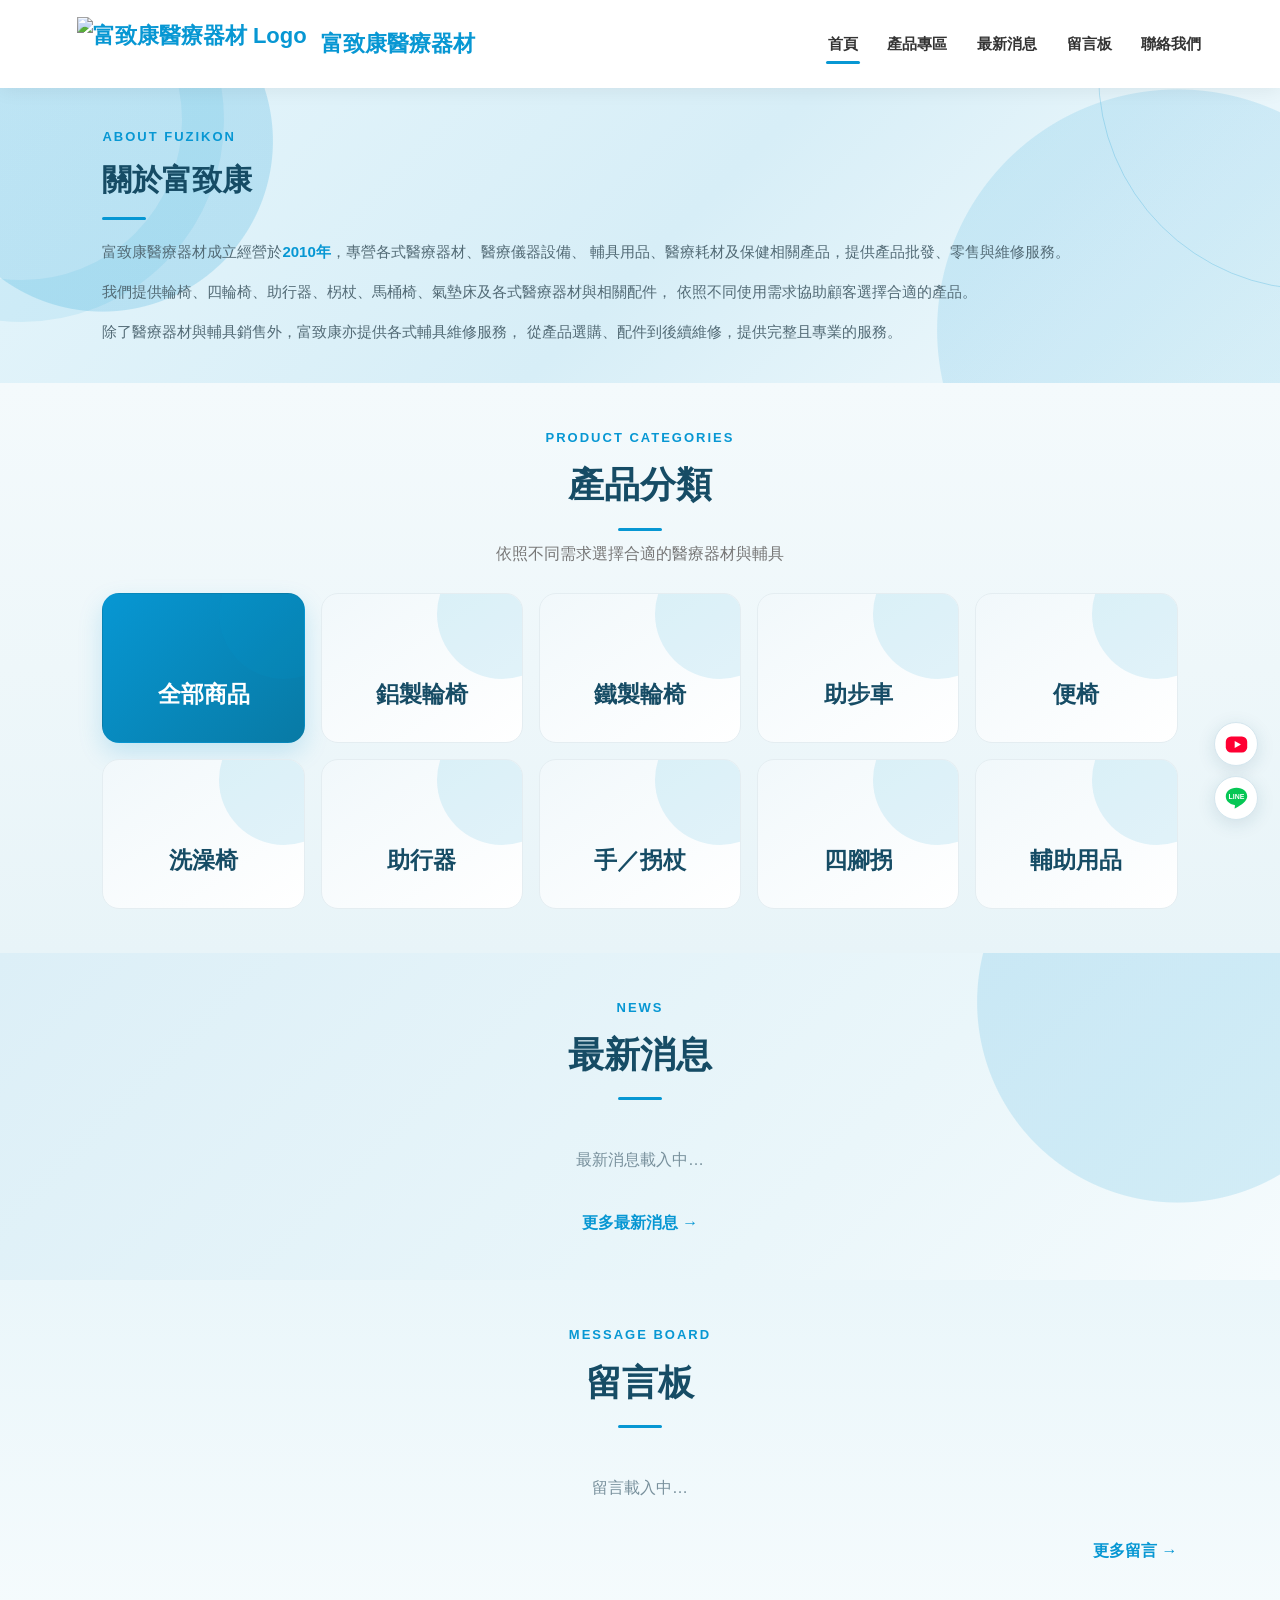
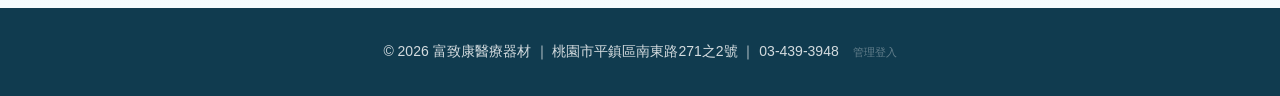
==== index.html @ 9ca30007 "Update index.html" ====
<!DOCTYPE html>
<html lang="zh-TW">

<head>
    <meta charset="UTF-8">

    <meta name="viewport" 
          content="width=device-width, initial-scale=1.0">

    <title>富致康醫療器材｜醫療器材・輔具用品・專業維修</title>

    <meta name="description"
          content="富致康醫療器材成立經營於2010年，專營醫療器材、醫療儀器設備、輪椅、助行器、柺杖、馬桶椅、氣墊床、醫療耗材、保健食品及各式輔具維修。">

     <!-- SEO -->
    <link rel="canonical" href="https://fuzikon.com.tw/">

    <meta name="robots" content="index, follow">

    <!-- Open Graph -->
    <meta property="og:type" content="website">
    <meta property="og:locale" content="zh_TW">
    <meta property="og:site_name" content="富致康醫療器材">
    <meta property="og:title" content="富致康醫療器材｜醫療器材・輔具用品・專業維修">
    <meta property="og:description" content="富致康醫療器材成立經營於2010年，專營醫療器材、醫療儀器設備、輪椅、助行器、柺杖、馬桶椅、氣墊床、醫療耗材、保健食品及各式輔具維修。">
    <meta property="og:url" content="https://fuzikon.com.tw/">

    <!-- 結構化資料：公司資訊 -->
    <script type="application/ld+json">
    {
      "@context": "https://schema.org",
      "@type": "LocalBusiness",
      "name": "富致康醫療器材",
      "url": "https://fuzikon.com.tw/",
      "telephone": "03-439-3948",
      "email": "fuzikon.co@gmail.com",
      "address": {
        "@type": "PostalAddress",
        "streetAddress": "南東路271之2號",
        "addressLocality": "平鎮區",
        "addressRegion": "桃園市",
        "addressCountry": "TW"
      },
      "description": "富致康醫療器材專營醫療器材、輪椅、助行器、拐杖及各式輔具，並提供專業維修服務。",
      "areaServed": {
        "@type": "Country",
        "name": "Taiwan"
      }
    }
    </script>

    <style>

        * {
            box-sizing: border-box;
            margin: 0;
            padding: 0;
        }

        html {
            scroll-behavior: smooth;
        }

        body {
            font-family:
                "Microsoft JhengHei",
                "Noto Sans TC",
                Arial,
                sans-serif;

            background: #ffffff;
            color: #333;
            line-height: 1.7;
        }

        a {
            text-decoration: none;
        }

        /* =========================
           HEADER
        ========================= */

        header {
            min-height: 82px;
            padding: 12px 7%;

            display: flex;
            justify-content: space-between;
            align-items: center;

            position: sticky;
            top: 0;
            z-index: 1000;

            background: rgba(255,255,255,0.97);

            box-shadow:
                0 3px 18px rgba(0,0,0,0.06);
        }

        .logo {
            display: flex;
            align-items: center;
            gap: 14px;

            color: #0797d3;

            font-size: 22px;
            font-weight: 800;

            white-space: nowrap;
        }

        .logo img {
            height: 54px;
            width: auto;
            display: block;
        }

        nav {
            display: flex;
            align-items: center;
            gap: 26px;
        }

        nav a {
            color: #333;

            font-size: 15px;
            font-weight: 600;

            transition: 0.25s;
        }

        nav a:hover {
            color: #0797d3;
        }

        .nav-product {
            padding: 9px 18px;

            color: white !important;
            background: #0797d3;

            border-radius: 7px;
        }

        .nav-product:hover {
            background: #087ead;
        }

        /* =========================
           HERO
        ========================= */

        .hero {
            min-height: 610px;

            padding: 70px 8%;

            display: flex;
            align-items: center;

            color: white;

            background:
                linear-gradient(
                    90deg,
                    rgba(5,57,83,0.94) 0%,
                    rgba(4,92,132,0.82) 48%,
                    rgba(4,94,133,0.42) 100%
                ),
                url("https://images.unsplash.com/photo-1576091160399-112ba8d25d1d?auto=format&fit=crop&w=1800&q=85");

            background-size: cover;
            background-position: center;
        }

        .hero-content {
            max-width: 760px;
        }

        .hero-small {
            display: inline-block;

            padding: 7px 16px;
            margin-bottom: 20px;

            border:
                1px solid rgba(255,255,255,0.55);

            border-radius: 30px;

            background:
                rgba(255,255,255,0.08);

            font-size: 14px;

            letter-spacing: 1px;
        }

        .hero h1 {
            font-size: 54px;
            line-height: 1.2;

            margin-bottom: 15px;
        }

        .hero h2 {
            font-size: 26px;
            font-weight: 500;

            margin-bottom: 18px;
        }

        .hero p {
            max-width: 680px;

            margin-bottom: 32px;

            color:
                rgba(255,255,255,0.92);

            font-size: 18px;
        }

        .hero-buttons {
            display: flex;
            gap: 14px;
            flex-wrap: wrap;
        }

        .btn-white {
            display: inline-block;

            padding: 13px 28px;

            color: #087ead;
            background: white;

            border-radius: 7px;

            font-weight: 700;

            transition: 0.25s;
        }

        .btn-white:hover {
            transform: translateY(-2px);
        }

        .btn-outline {
            display: inline-block;

            padding: 12px 27px;

            color: white;

            border: 1px solid white;

            border-radius: 7px;

            font-weight: 700;

            transition: 0.25s;
        }

        .btn-outline:hover {
            color: #087ead;
            background: white;
        }

        /* =========================
           GENERAL
        ========================= */

        section {
            padding: 90px 8%;
        }

        .section-title {
            max-width: 750px;

            margin: 0 auto 48px;

            text-align: center;
        }

        .section-title span {
            display: block;

            margin-bottom: 5px;

            color: #0797d3;

            font-size: 13px;
            font-weight: 800;

            letter-spacing: 2px;
        }

        .section-title h2 {
            margin-bottom: 9px;

            color: #164c65;

            font-size: 36px;
        }

        .section-title p {
            color: #777;
        }

        /* =========================
           ABOUT
        ========================= */

        .about {
            position: relative;
            overflow: hidden;
            background: linear-gradient(135deg, #e4f4fa 0%, #d9eef7 55%, #eef8fb 100%);
        }

        .about::before {
            content: "";
            position: absolute;
            width: 320px;
            height: 320px;
            right: -150px;
            top: -170px;
            border: 1px solid rgba(7,151,211,.16);
            border-radius: 50%;
            pointer-events: none;
        }

        .about-container {
            position: relative;
            z-index: 1;
            max-width: 1100px;
            margin: auto;
        }

        .about-heading {
            max-width: 760px;
            margin: 0 auto 34px;
            text-align: center;
        }

        .about-heading span {
            display: block;
            margin-bottom: 6px;
            color: #0797d3;
            font-size: 13px;
            font-weight: 800;
            letter-spacing: 2px;
        }

        .about-heading h2 {
            color: #164c65;
            font-size: 36px;
            font-weight: 800;
        }

        .about-text {
            max-width: 900px;
            margin: 0 auto;
        }

        .about-text p {
            margin-bottom: 16px;
            color: #536b76;
            font-size: 17px;
            line-height: 1.9;
        }

        .about-text strong {
            color: #087ead;
            font-weight: 800;
        }

        .about-highlights {
            max-width: 900px;
            margin: 38px auto 0;
            display: grid;
            grid-template-columns: repeat(3, minmax(0,1fr));
            gap: 16px;
        }

        .about-highlight {
            padding: 22px 24px;
            border-top: 3px solid #0797d3;
            background: rgba(255,255,255,.72);
            box-shadow: 0 8px 24px rgba(18,73,96,.06);
            backdrop-filter: blur(5px);
        }

        .about-highlight strong {
            display: block;
            margin-bottom: 4px;
            color: #164c65;
            font-size: 22px;
            font-weight: 800;
        }

        .about-highlight span {
            color: #6b818b;
            font-size: 14px;
        }

        @media (max-width: 700px) {
            .about-heading h2 { font-size: 31px; }
            .about-text p { font-size: 16px; }
            .about-highlights { grid-template-columns: 1fr; gap: 12px; }
            .about-highlight { padding: 18px 20px; }
            .about::before { width: 220px; height: 220px; right: -130px; top: -120px; }
        }

        /* =========================
           SERVICES
        ========================= */

        .services {
            background: #f5f9fb;
        }

        .service-grid {
            max-width: 1200px;

            margin: auto;

            display: grid;

            grid-template-columns:
                repeat(5, 1fr);

            gap: 18px;
        }

        .service-card {
            padding: 30px 17px;

            background: white;

            border:
                1px solid #e8eef1;

            border-radius: 15px;

            text-align: center;

            transition: 0.25s;
        }

        .service-card:hover {
            transform: translateY(-6px);

            border-color: #bfe5f5;

            box-shadow:
                0 12px 30px rgba(0,0,0,0.08);
        }

        .service-card h3 {
            margin-bottom: 5px;

            color: #176182;

            font-size: 18px;
        }

        .service-card p {
            color: #777;

            font-size: 14px;
        }

        /* =========================
           PRODUCT CATEGORY
        ========================= */

        .categories {
            background: white;
        }

        .category-grid {
            max-width: 1100px;

            margin: auto;

            display: grid;

            grid-template-columns:
                repeat(3, 1fr);

            gap: 20px;
        }

        .category-card {
            min-height: 190px;

            padding: 28px;

            position: relative;
            overflow: hidden;

            display: flex;
            flex-direction: column;
            justify-content: flex-end;

            color: #333;

            border:
                1px solid #e4edf1;

            border-radius: 17px;

            background:
                linear-gradient(
                    145deg,
                    #f1f8fb,
                    #ffffff
                );

            transition: 0.3s;
        }

        .category-card::before {
            content: "";

            position: absolute;

            width: 130px;
            height: 130px;

            right: -45px;
            top: -45px;

            border-radius: 50%;

            background:
                rgba(7,151,211,0.11);
        }

        .category-card:hover {
            transform: translateY(-6px);

            box-shadow:
                0 15px 35px rgba(0,0,0,0.08);
        }

        .category-card h3 {
            position: relative;

            margin-bottom: 3px;

            color: #164c65;

            font-size: 23px;
        }

        .category-card p {
            position: relative;

            color: #777;

            font-size: 14px;
        }

        /* =========================
           REPAIR
        ========================= */

        .repair {
            color: white;

            background:
                linear-gradient(
                    135deg,
                    #164c65,
                    #086f9c
                );
        }

        .repair-container {
            max-width: 1000px;

            margin: auto;

            display: grid;

            grid-template-columns:
                1fr auto;

            gap: 45px;

            align-items: center;
        }

        .repair h2 {
            margin-bottom: 10px;

            font-size: 34px;
        }

        .repair p {
            max-width: 650px;

            color:
                rgba(255,255,255,0.85);

            font-size: 17px;
        }

        .repair a {
            display: inline-block;

            padding: 13px 25px;

            color: #087ead;
            background: white;

            border-radius: 7px;

            font-weight: 700;
        }

        /* =========================
           CONTACT
        ========================= */

        .contact {
            background: white;
        }

        .contact-container {
            max-width: 1200px;

            margin: auto;

            display: grid;

            grid-template-columns:
                0.9fr 1.1fr;

            gap: 35px;
        }

        .contact-info {
            padding: 38px;

            color: white;

            border-radius: 18px;

            background:
                linear-gradient(
                    145deg,
                    #075c83,
                    #079bd8
                );
        }

        .contact-info h3 {
            margin-bottom: 8px;

            font-size: 28px;
        }

        .contact-intro {
            margin-bottom: 27px;

            color:
                rgba(255,255,255,0.85);
        }

        .contact-item {
            margin-bottom: 20px;
        }

        .contact-label {
            display: block;

            color:
                rgba(255,255,255,0.7);

            font-size: 13px;
        }

        .contact-value {
            color: white;

            font-size: 17px;
            font-weight: 600;
        }

        .contact-value a {
            color: white;
        }

        .contact-buttons {
            display: flex;

            gap: 10px;

            flex-wrap: wrap;

            margin-top: 27px;
        }

        .contact-buttons a {
            padding: 10px 16px;

            color: #087ead;
            background: white;

            border-radius: 6px;

            font-size: 14px;
            font-weight: 700;
        }

        .map-box {
            min-height: 510px;

            overflow: hidden;

            border:
                1px solid #e1e7ea;

            border-radius: 18px;
        }

        .map-box iframe {
            width: 100%;
            height: 100%;
            min-height: 510px;

            border: 0;
        }

        /* =========================
           FOOTER
        ========================= */

        footer {
            padding: 32px 8%;

            color:
                rgba(255,255,255,0.82);

            background: #103b4f;

            text-align: center;

            font-size: 14px;
        }

        /* =========================
           RWD
        ========================= */

        @media (max-width: 1100px) {

            .service-grid {
                grid-template-columns:
                    repeat(3, 1fr);
            }

            .category-grid {
                grid-template-columns:
                    repeat(2, 1fr);
            }

            .featured-grid {
                grid-template-columns:
                    repeat(2, 1fr);
            }

        }

        @media (max-width: 850px) {

            header {
                flex-direction: column;

                gap: 12px;
            }

            nav {
                justify-content: center;

                flex-wrap: wrap;

                gap: 14px;
            }

            .hero h1 {
                font-size: 42px;
            }

            .about-container {
                grid-template-columns: 1fr;
            }

            .about-year {
                min-height: 240px;
            }

            .repair-container {
                grid-template-columns: 1fr;
            }

            .contact-container {
                grid-template-columns: 1fr;
            }

        }

        @media (max-width: 600px) {

            .logo {
                font-size: 19px;
            }

            .logo img {
                height: 44px;
            }

            nav a {
                font-size: 13px;
            }

            .hero {
                min-height: 540px;

                padding:
                    65px 6%;
            }

            .hero h1 {
                font-size: 35px;
            }

            .hero h2 {
                font-size: 21px;
            }

            section {
                padding:
                    70px 6%;
            }

            .section-title h2 {
                font-size: 30px;
            }

            .service-grid {
                grid-template-columns:
                    repeat(2, 1fr);
            }

            .category-grid {
                grid-template-columns: 1fr;
            }

            .featured-grid {
                grid-template-columns: 1fr;
            }

            .featured-image {
                height: 320px;
            }

        }

    
        /* 導覽列藍色滑動選取框 */
        nav {
            position: relative;
        }

        nav a {
            position: relative;
            z-index: 2;
            transition: color 0.25s ease;
        }

        .nav-indicator {
            position: absolute;
            z-index: 1;
            top: 50%;
            left: 0;
            width: 92px;
            height: 54px;
            border-radius: 10px;
            background: #0797d3;
            transform: translate3d(0, -50%, 0);
            transition: transform .32s ease;
            will-change: transform;
            pointer-events: none;
        }

        nav a.nav-current {
            color: #ffffff !important;
        }

        @media (max-width: 750px) {
            .nav-indicator {
                display: none;
            }

            nav a.nav-current {
                color: #0797d3 !important;
            }
        }

    
        .admin-login-link {
            margin-left: 10px;
            color: rgba(255,255,255,0.34);
            font-size: 11px;
            font-weight: 400;
            transition: 0.25s;
        }

        .admin-login-link:hover {
            color: rgba(255,255,255,0.72);
        }

    
        /* 富致康首頁精簡響應式版 */
        html{scroll-padding-top:96px}
        header{min-height:88px;padding:12px clamp(24px,6vw,100px);gap:28px}
        .logo{min-width:0;flex:0 1 auto}
        .logo img{flex:0 0 auto}
        .logo span{white-space:nowrap}
        header nav{margin-left:auto;flex:0 1 auto;min-width:0;gap:clamp(14px,2vw,42px);white-space:nowrap}
        header nav a{flex:0 0 auto}
        #home{height:0;scroll-margin-top:88px}

        .category-grid{grid-template-columns:repeat(5,minmax(0,1fr));gap:22px}
        .category-card{min-height:150px;display:flex;align-items:center;padding:28px 34px}
        .category-card h3{margin:0}
        .category-card p{display:none!important}

        @media(max-width:1180px){
          header{padding-left:32px;padding-right:32px;gap:20px}
          .logo img{width:112px}
          .logo span{font-size:20px}
          header nav{gap:12px}
          header nav a{font-size:14px}
          .nav-indicator{width:82px!important;height:50px!important}
          .category-grid{grid-template-columns:repeat(3,minmax(0,1fr))}
        }
        @media(max-width:900px){
          header{height:auto;min-height:0;padding:12px 5% 10px;flex-direction:column;align-items:center;gap:8px}
          .logo{justify-content:center}
          .logo img{width:105px}
          .logo span{font-size:19px}
          header nav{width:100%;margin-left:0;justify-content:center;gap:8px}
          header nav a{padding:10px 12px;font-size:14px}
          .nav-indicator{height:44px!important}
          html{scroll-padding-top:135px}
        }
        @media(max-width:700px){
          header{align-items:stretch}
          .logo{align-self:center}
          .logo span{font-size:18px}
          header nav{overflow-x:auto;justify-content:flex-start;padding:3px 2px 5px;scrollbar-width:none}
          header nav::-webkit-scrollbar{display:none}
          .nav-indicator{display:none!important}
          header nav a.nav-current{color:#0797d3!important;background:#eef8fc;border-radius:8px}
          .category-grid{grid-template-columns:repeat(2,minmax(0,1fr));gap:14px}
          .category-card{min-height:112px;padding:22px 20px}
        }
        @media(max-width:430px){
          .logo img{width:90px}
          .logo span{font-size:16px}
          .category-grid{grid-template-columns:1fr}
        }


        /* ===== 導覽列最終版：只用文字變色 ===== */
        header nav a {
            color: #333 !important;
            background: transparent !important;
            border-radius: 0 !important;
            transition: color .22s ease !important;
        }

        header nav a:hover,
        header nav a.nav-current {
            color: #0797d3 !important;
            background: transparent !important;
        }

        .nav-indicator {
            display: none !important;
        }


        /* ===== 首頁分類：凸顯「全部商品」 ===== */
        .category-card.all-products-card {
            background: linear-gradient(135deg, #0797d3, #087aa5) !important;
            border-color: transparent !important;
            box-shadow: 0 10px 24px rgba(7, 151, 211, .18);
        }

        .category-card.all-products-card h3 {
            color: #fff !important;
        }

        .category-card.all-products-card::after {
            background: rgba(255,255,255,.13) !important;
        }

        .category-card.all-products-card:hover {
            transform: translateY(-4px);
            background: linear-gradient(135deg, #078bc2, #066f97) !important;
            box-shadow: 0 14px 28px rgba(7, 151, 211, .24);
        }

.news-section,.guestbook-section{padding:76px 8%}.news-section{background:#f7fafb}.news-list{max-width:1120px;margin:34px auto 0}.news-card{padding:24px;background:#fff;border:1px solid #e2ebef;border-radius:14px;box-shadow:0 8px 24px rgba(18,73,96,.06)}.news-date{margin-bottom:10px;color:#0797d3;font-size:13px;font-weight:800}.news-card h3{margin:0 0 10px;color:#17465c}.news-card p,.guestbook-info p{color:#687d87;line-height:1.8}.guestbook-wrap{max-width:1000px;margin:34px auto 0;display:grid;grid-template-columns:1.45fr .75fr;gap:24px}.guestbook-form,.guestbook-info{padding:28px;border:1px solid #e1eaee;border-radius:14px;background:#f9fbfc}.guestbook-form label{display:block;margin-bottom:18px;color:#17465c;font-weight:800}.guestbook-form input,.guestbook-form textarea{display:block;width:100%;margin-top:8px;padding:13px 14px;border:1px solid #cfdee5;border-radius:9px;background:#fff;font:inherit}.guestbook-form textarea{min-height:150px;resize:vertical}.guestbook-form button{border:0;border-radius:8px;padding:12px 22px;background:#0797d3;color:#fff;font-weight:800;cursor:pointer}.guestbook-info a{display:inline-block;padding:10px 16px;border-radius:8px;background:#e8f7fc;color:#0797d3;font-weight:800}#guestbookStatus{min-height:24px;margin-top:12px;color:#176182;font-size:14px}@media(max-width:900px){.guestbook-wrap{grid-template-columns:1fr}}
.home-message-list{max-width:1120px;margin:34px auto 0;display:grid;grid-template-columns:repeat(3,minmax(0,1fr));gap:18px}
.message-card{padding:22px;border:1px solid #e1eaee;border-radius:14px;background:#fff;box-shadow:0 7px 20px rgba(18,73,96,.05)}
.message-meta{display:flex;justify-content:space-between;gap:10px;margin-bottom:10px;color:#78909c;font-size:13px}
.message-name{color:#17465c;font-weight:800}
.message-text{color:#536b76;line-height:1.8;white-space:pre-wrap}
.message-reply{margin-top:16px;padding:14px 16px;border-radius:10px;background:#eef8fc;color:#46636f;line-height:1.75}
.message-reply strong{display:block;margin-bottom:5px;color:#0797d3}
.more-messages{max-width:1120px;margin:20px auto 0;text-align:right}
.more-messages a{color:#0797d3;font-weight:800}
.message-loading{grid-column:1/-1;text-align:center;color:#78909c;padding:20px}
@media(max-width:900px){.home-message-list{grid-template-columns:1fr}}

/* ===== 最新消息圖片 + 留言防破版 ===== */
.news-card{overflow:hidden}
.news-card.has-image{display:grid;grid-template-columns:minmax(220px,34%) minmax(0,1fr);gap:24px;align-items:stretch}
.news-card-image{min-width:0;border-radius:10px;overflow:hidden;background:#f4f8fa}
.news-card-image img{display:block;width:100%;height:100%;min-height:190px;max-height:280px;object-fit:cover}
.news-card-body{min-width:0}
.news-card h3,.news-card p,.message-card,.message-meta,.message-text,.message-reply{min-width:0;max-width:100%;overflow-wrap:anywhere;word-break:break-word}
.message-card{overflow:hidden}
.message-text,.message-reply{white-space:pre-wrap}
@media(max-width:700px){
  .news-card.has-image{grid-template-columns:1fr}
  .news-card-image img{height:210px;min-height:0;max-height:none}
}


/* ===== 全站共用固定導覽列 ===== */
html{scroll-padding-top:96px}
body{overflow-x:hidden}
header.site-header{
  min-height:88px;
  padding:12px clamp(24px,6vw,100px);
  display:flex;
  align-items:center;
  justify-content:space-between;
  gap:28px;
  position:sticky;
  top:0;
  z-index:5000;
  background:rgba(255,255,255,.97);
  box-shadow:0 3px 18px rgba(0,0,0,.06);
  backdrop-filter:blur(10px);
}
.site-header .logo{
  display:flex;
  align-items:center;
  gap:14px;
  min-width:0;
  flex:0 1 auto;
  color:#0797d3;
  font-size:22px;
  font-weight:800;
  white-space:nowrap;
}
.site-header .logo img{
  height:54px;
  width:auto;
  display:block;
  flex:0 0 auto;
}
.site-header nav{
  margin-left:auto;
  display:flex;
  align-items:center;
  gap:clamp(14px,2vw,42px);
  min-width:0;
  white-space:nowrap;
}
.site-header nav a{
  position:relative;
  padding:10px 2px;
  color:#333;
  font-size:15px;
  font-weight:600;
  transition:.2s ease;
}
.site-header nav a:hover,
.site-header nav a.active{
  color:#0797d3;
}
.site-header nav a.active::after{
  content:"";
  position:absolute;
  left:0;
  right:0;
  bottom:3px;
  height:3px;
  border-radius:3px;
  background:#0797d3;
}
@media(max-width:900px){
  header.site-header{
    min-height:auto;
    padding:10px 18px;
    gap:14px;
    flex-wrap:wrap;
  }
  .site-header .logo{font-size:18px}
  .site-header .logo img{height:46px}
  .site-header nav{
    order:2;
    width:100%;
    margin-left:0;
    gap:20px;
    overflow-x:auto;
    scrollbar-width:none;
    padding-bottom:2px;
  }
  .site-header nav::-webkit-scrollbar{display:none}
  .site-header nav a{font-size:14px;flex:0 0 auto}
}
@media(max-width:520px){
  header.site-header{padding:9px 14px}
  .site-header .logo{font-size:16px;gap:9px}
  .site-header .logo img{height:42px}
}

/* 首頁最新消息只顯示近期消息，完整列表請到 news.html */
.more-news{text-align:center;margin-top:24px}
.more-news a{display:inline-block;color:#0797d3;font-weight:800}


        /* ===== 首頁背景層次 ===== */
        body { background: #edf6fa; }
        .categories { background: linear-gradient(180deg, #f4fafc 0%, #e8f4f8 100%); }
        .news-section { background: radial-gradient(circle at 92% 15%, rgba(7,151,211,.14) 0 200px, transparent 201px), linear-gradient(135deg, #dceff7 0%, #eaf6fa 65%, #f5fbfd 100%); }
        .guestbook-section { background: linear-gradient(180deg, #eaf6fa 0%, #f5fbfd 100%); }
        .contact { background: #e3f0f5; }


/* ===== 首頁 YouTube 影片展示 ===== */
.home-video-section{background:linear-gradient(180deg,#f5fbfd,#e7f3f8);padding:76px 8%}
.home-video-layout{max-width:1120px;margin:auto;display:grid;grid-template-columns:1fr 1.15fr;gap:46px;align-items:center}
.home-video-copy{min-width:0}
.home-video-copy h2{font-size:28px;color:#164c65;margin-bottom:16px;overflow-wrap:anywhere}
.home-video-copy p{color:#536b76;font-size:16px;line-height:1.9;white-space:pre-line;overflow-wrap:anywhere}
.home-video-frame{aspect-ratio:16/9;border-radius:14px;overflow:hidden;background:#dbeaf0;box-shadow:0 12px 32px rgba(18,73,96,.10)}
.home-video-frame iframe{width:100%;height:100%;border:0;display:block}
.home-video-empty{color:#78909c;text-align:center;padding:32px}
@media(max-width:800px){.home-video-layout{grid-template-columns:1fr;gap:24px}.home-video-copy h2{font-size:24px}}
    </style>


<style>
/* ===== 關於富致康：恢復原本藍色背景，移除資訊卡 ===== */
.about{
  position:relative;
  overflow:hidden;
  background:
    radial-gradient(circle at 8% 18%, rgba(7,151,211,.18) 0 170px, transparent 171px),
    radial-gradient(circle at 92% 82%, rgba(7,151,211,.13) 0 240px, transparent 241px),
    linear-gradient(135deg,#e5f5fb 0%,#d7eef7 52%,#f5fbfd 100%) !important;
}
.about::before{
  content:"";
  position:absolute;
  width:320px;
  height:320px;
  left:-180px;
  bottom:-190px;
  border:42px solid rgba(7,151,211,.09);
  border-radius:50%;
  pointer-events:none;
}
.about::after{
  content:"";
  position:absolute;
  width:430px;
  height:430px;
  right:-250px;
  top:-230px;
  border:1px solid rgba(7,151,211,.22);
  border-radius:50%;
  pointer-events:none;
}
.about-container{
  position:relative;
  z-index:1;
}
.about-stats,.about-highlights,.about-cards,.about-info-grid{
  display:none !important;
}
@media(max-width:700px){
  .about{
    background:
      radial-gradient(circle at 100% 10%,rgba(7,151,211,.15) 0 130px,transparent 131px),
      linear-gradient(145deg,#e5f5fb,#d9eff7 70%,#f4fafc) !important;
  }
  .about::before,.about::after{display:none}
}
</style>




<style>
/* 點開消息閱讀完整圖片及內文 */
.news-card{cursor:pointer}
.news-card:focus-visible{outline:3px solid #0797d3;outline-offset:4px}
.news-open,.news-close{font:inherit;cursor:pointer;border:0;border-radius:8px;padding:10px 18px;background:#0797d3;color:#fff;font-weight:700}
.news-open{margin-top:18px}
.news-open:focus-visible,.news-close:focus-visible{outline:3px solid #17465c;outline-offset:3px}
.news-dialog{margin:auto;width:min(1100px,94vw);max-height:90vh;max-height:90dvh;padding:0;border:1px solid #c9e0e9;border-radius:16px;background:#fff;color:#536b76;overflow:auto;overscroll-behavior:contain}
.news-dialog::backdrop{background:rgba(9,36,50,.72)}
.news-dialog-bar{position:sticky;top:0;display:flex;justify-content:flex-end;padding:12px 18px;background:#fff;border-bottom:1px solid #edf2f4;z-index:1}
.news-detail{padding:24px clamp(18px,4vw,44px) 36px}
.news-detail h2{color:#17465c;font-size:clamp(22px,4vw,30px);overflow-wrap:anywhere;margin-bottom:18px}
.news-detail-image{display:block;width:100%;height:auto;max-height:none;object-fit:contain;margin:0 auto 12px}
.news-detail-content{white-space:pre-wrap;overflow-wrap:anywhere;line-height:1.9}
html.news-reading{overflow:hidden}


#homeNewsList{display:grid;gap:16px}
#homeNewsList .news-card{display:block}
.news-detail-image[hidden]{display:none}

</style>

<style id="compact-home-spacing">
/* 首頁留白：保留閱讀空間，讓相鄰區塊更連貫 */
.about{padding-top:38px;padding-bottom:38px}
.about-heading{margin-bottom:20px}
.about .about-text p{margin-bottom:12px}
.about .about-text p:last-child{margin-bottom:0}
.categories,.news-section,.guestbook-section,.home-video-section,.contact{padding-top:44px;padding-bottom:44px}
.section-title{margin-bottom:26px}
.news-list,.home-message-list{margin-top:22px}
.category-grid{gap:16px}
.more-news,.more-messages{margin-top:16px}
@media(max-width:700px){
 .about{padding-top:28px;padding-bottom:28px}
 .about-heading{margin-bottom:16px}
 .categories,.news-section,.guestbook-section,.home-video-section,.contact{padding-top:32px;padding-bottom:32px}
 .section-title{margin-bottom:22px}
 .news-list,.home-message-list{margin-top:18px}
 .category-grid{gap:12px}
}
</style>


<style id="home-interactions">
.home-reveal{opacity:1}
.home-reveal.is-waiting{opacity:0;translate:0 18px}
.home-reveal.is-revealed{animation:home-arrive .65s cubic-bezier(.22,1,.36,1) both;animation-delay:var(--reveal-delay,0ms)}
@keyframes home-arrive{from{opacity:0;translate:0 18px}to{opacity:1;translate:0 0}}
.section-title h2::after,.about-heading h2::after{
 content:"";display:block;width:44px;height:3px;margin:12px auto 0;border-radius:3px;background:#0797d3;transform:scaleX(1);
}
.is-waiting h2::after{transform:scaleX(0)}
.is-revealed h2::after{animation:home-line .65s .15s both}
@keyframes home-line{from{transform:scaleX(0)}to{transform:scaleX(1)}}
.category-card{transition:transform .25s ease,border-color .25s ease,box-shadow .25s ease}
.category-card:hover,.category-card:focus-visible{border-color:#8bcde8;transform:translateY(-4px)}
#homeNewsList .news-card{transition:transform .25s ease,border-color .25s ease,box-shadow .25s ease}
#homeNewsList .news-card:hover{transform:translateY(-3px);border-color:#8bcde8;box-shadow:0 12px 26px rgba(22,76,101,.09)}
#home-read-progress{position:fixed;top:0;left:0;width:100%;height:3px;background:#0797d3;transform:scaleX(0);transform-origin:left;z-index:6000;pointer-events:none}
#home-back-top{position:fixed;right:22px;bottom:24px;width:44px;height:44px;border:1px solid #b7ddeb;border-radius:50%;background:rgba(255,255,255,.96);color:#087ead;box-shadow:0 4px 18px rgba(22,76,101,.13);font-size:23px;cursor:pointer;z-index:4900}
#home-back-top[hidden]{display:none}
#home-back-top:hover{background:#edf8fc}
#home-back-top:focus-visible{outline:3px solid #0797d3;outline-offset:3px}
@media(max-width:600px){#home-back-top{right:14px;bottom:18px;width:40px;height:40px}}
@media(prefers-reduced-motion:reduce){
 html{scroll-behavior:auto}
 .home-reveal.is-waiting,.home-reveal.is-revealed{opacity:1;translate:none;animation:none}
 .is-revealed h2::after,.is-waiting h2::after{animation:none;transform:none}
 .category-card,#homeNewsList .news-card{transition:none}
 .category-card:hover,#homeNewsList .news-card:hover{transform:none}
}
</style>


<style id="home-social-buttons">
#home-social{position:fixed;right:22px;bottom:80px;display:flex;flex-direction:column;gap:10px;z-index:4900}
.home-social-circle{display:flex;align-items:center;justify-content:center;width:44px;height:44px;border-radius:50%;border:1px solid #d4e5ed;background:#fff;box-shadow:0 4px 18px rgba(22,76,101,.13);cursor:pointer;transition:box-shadow .2s ease;font:inherit}
.home-social-circle:hover{box-shadow:0 6px 22px rgba(22,76,101,.22)}
.home-social-circle:focus-visible{outline:3px solid #0797d3;outline-offset:3px}
#line-contact-toggle{cursor:pointer}
.home-social-circle svg{width:25px;height:25px}
@media(max-width:600px){#home-social{right:14px;bottom:68px}.home-social-circle{width:40px;height:40px}}
</style>

<style id="featured-products-style">
#featuredProducts[hidden]{display:none}
#featuredProducts{margin:28px auto 0;padding:0;max-width:1060px}
.featured-wrap{width:100%}
.featured-head{display:flex;justify-content:flex-end;margin-bottom:10px}
.featured-controls{display:flex;align-items:center;gap:8px}
.featured-controls[hidden]{display:none}
.featured-controls button{font:inherit;font-size:13px;border:1px solid #b9d9e9;border-radius:18px;padding:5px 12px;background:rgba(255,255,255,.8);color:#087ead;cursor:pointer}
.featured-track{display:flex;gap:18px;overflow-x:auto;scroll-snap-type:x mandatory;scrollbar-width:none;padding:2px;overscroll-behavior-x:contain}
.featured-track::-webkit-scrollbar{display:none}
.featured-card{flex:0 0 100%;min-width:0;scroll-snap-align:start;display:grid;grid-template-columns:42% minmax(0,1fr);align-items:center;gap:28px;padding:26px;background:rgba(255,255,255,.88);border:1px solid #cbe1ed;border-radius:16px;color:#17465c;transition:border-color .2s,box-shadow .2s}
.featured-card:hover{border-color:#93cce3;box-shadow:0 6px 18px rgba(22,76,101,.08)}
.featured-card:focus-visible{outline:3px solid #0797d3;outline-offset:-3px}
.featured-photo{height:290px;padding:12px;display:flex;align-items:center;justify-content:center;background:#fff;border-radius:12px;color:#78909c;font-size:14px}
.featured-photo img{width:100%;height:100%;object-fit:contain}
.featured-copy{min-width:0;padding:12px 8px}
.featured-name{font-size:25px;font-weight:800;line-height:1.5;margin-bottom:14px;overflow-wrap:anywhere}
.featured-description{font-size:16px;line-height:1.9;color:#536b76;white-space:pre-wrap;overflow-wrap:anywhere}
@media(max-width:600px){#featuredProducts{margin-top:22px}.featured-card{grid-template-columns:1fr;gap:14px;padding:18px}.featured-photo{height:230px}.featured-copy{padding:0}.featured-name{font-size:22px;margin-bottom:10px}.featured-description{font-size:15px}.featured-controls{gap:6px}}
@media(prefers-reduced-motion:reduce){.featured-card{transition:none}}
</style>

<style id="featured-loop-style">
.featured-wrap{position:relative;padding:0 24px}
.featured-track{padding:2px;scroll-snap-type:none;overflow-x:hidden;touch-action:pan-y}
.featured-arrow{position:absolute;top:50%;translate:0 -50%;width:38px;height:48px;padding:0;border:1px solid #b8d9e9;border-radius:24px;background:#fff;color:#0797d3;font:32px/1 Arial,sans-serif;cursor:pointer;z-index:2;box-shadow:0 3px 12px rgba(22,76,101,.10)}
.featured-prev{left:5px}.featured-next{right:5px}
.featured-arrow:hover{background:#edf8fd;border-color:#0797d3}
.featured-arrow:focus-visible{outline:3px solid #0797d3;outline-offset:2px}
.featured-arrow[hidden]{display:none}
.featured-wrap:hover .featured-card,.featured-wrap:focus-within .featured-card{border-color:#0797d3;box-shadow:inset 0 0 0 1px #0797d3}
@media(max-width:600px){.featured-wrap{padding:0 17px}.featured-arrow{width:32px;height:42px}.featured-prev{left:0}.featured-next{right:0}}
</style>


<style id="compact-about-carousel">
#about .about-container{max-width:1280px;display:grid;grid-template-columns:minmax(0,2fr) minmax(0,3fr);gap:30px;align-items:center}
#about .about-intro{min-width:0}
#about .about-heading{text-align:left;margin:0 0 18px;max-width:none}
#about .about-heading h2{font-size:30px}
#about .about-heading h2::after{margin-left:0}
#about .about-text{max-width:none}
#about .about-text p{font-size:15px;line-height:1.85;margin-bottom:12px}
#about .about-text p:last-child{margin-bottom:0}
#about #featuredProducts{margin:0;width:100%;min-width:0;max-width:none}
#about .featured-card{grid-template-columns:44% minmax(0,1fr);padding:18px;gap:18px}
#about .featured-photo{height:240px;padding:6px}
#about .featured-copy{padding:4px 0}
#about .featured-name{font-size:21px;margin-bottom:12px}
#about .featured-description{font-size:15px;line-height:1.75;display:-webkit-box;-webkit-box-orient:vertical;-webkit-line-clamp:8;overflow:hidden}
#about .about-container:has(#featuredProducts[hidden]){grid-template-columns:1fr}
@media(max-width:1000px){
 #about .about-container{grid-template-columns:1fr;gap:24px}
 #about .about-heading h2{font-size:30px}
 #about .featured-photo{height:230px}
}
@media(max-width:600px){
 #about .featured-card{grid-template-columns:1fr;gap:12px;padding:16px}
 #about .featured-photo{height:220px}
 #about .featured-name{font-size:20px;margin-bottom:8px}
 #about .featured-description{-webkit-line-clamp:6}
}
</style>

<script>
// 相容其他頁面既有的聯絡資訊連結。
if(location.hash==='#contact')location.replace('contact.html');
window.addEventListener('hashchange',()=>{if(location.hash==='#contact')location.replace('contact.html')});
</script>
<style id="featured-smooth-motion">
.featured-viewport{overflow:hidden;min-width:0;padding:2px;border-radius:16px}
#featuredTrack{overflow:visible;padding:0;scroll-snap-type:none;will-change:transform;transform:translate3d(0,0,0);transition:none}
#featuredTrack .featured-card{flex:0 0 100%;min-width:0}
#featuredTrack img{display:block}
</style>
</head>

<body>

<header class="site-header">
  <a href="index.html" class="logo">
    <img src="images/fzk.png" alt="富致康醫療器材 Logo">
    <span>富致康醫療器材</span>
  </a>
  <nav aria-label="主要導覽"><a href="index.html" class="active">首頁</a><a href="products.html">產品專區</a><a href="news.html">最新消息</a><a href="guestbook.html">留言板</a><a href="contact.html">聯絡我們</a></nav>
</header>


<div id="home"></div>



<!-- ABOUT -->
<section class="about" id="about">
    <div class="about-container">
        <div class="about-intro">
        <div class="about-heading">
            <span>ABOUT FUZIKON</span>
            <h2>關於富致康</h2>
        </div>

        <div class="about-text">
            <p>
                富致康醫療器材成立經營於<strong>2010年</strong>，專營各式醫療器材、醫療儀器設備、
                輔具用品、醫療耗材及保健相關產品，提供產品批發、零售與維修服務。
            </p>
            <p>
                我們提供輪椅、四輪椅、助行器、柺杖、馬桶椅、氣墊床及各式醫療器材與相關配件，
                依照不同使用需求協助顧客選擇合適的產品。
            </p>
            <p>
                除了醫療器材與輔具銷售外，富致康亦提供各式輔具維修服務，
                從產品選購、配件到後續維修，提供完整且專業的服務。
            </p>
        </div>
</div>
<div id="featuredProducts" hidden aria-label="精選商品輪播" aria-roledescription="輪播">
 <div class="featured-wrap">
  <button id="featuredPrev" class="featured-arrow featured-prev" type="button" aria-label="上一個商品">‹</button>
  <div class="featured-viewport"><div class="featured-track" id="featuredTrack"></div></div>
  <button id="featuredNext" class="featured-arrow featured-next" type="button" aria-label="下一個商品">›</button>
 </div>
</div>
    </div>
</section>

<!-- CATEGORIES -->

<section class="categories" id="categories">

    <div class="section-title">
        <span>PRODUCT CATEGORIES</span>
        <h2>產品分類</h2>
        <p>依照不同需求選擇合適的醫療器材與輔具</p>
    </div>

    <div class="category-grid">
            <a href="products.html" class="category-card all-products-card">
                <h3>全部商品</h3>
            </a>


        <a href="products.html?category=aluminum-wheelchair" class="category-card">
            <h3>鋁製輪椅</h3>
        </a>

        <a href="products.html?category=steel-wheelchair" class="category-card">
            <h3>鐵製輪椅</h3>
        </a>

        <a href="products.html?category=rollator" class="category-card">
            <h3>助步車</h3>
        </a>

        <a href="products.html?category=commode-chair" class="category-card">
            <h3>便椅</h3>
        </a>

        <a href="products.html?category=shower-chair" class="category-card">
            <h3>洗澡椅</h3>
        </a>

        <a href="products.html?category=walker" class="category-card">
            <h3>助行器</h3>
        </a>

        <a href="products.html?category=cane-crutch" class="category-card">
            <h3>手／拐杖</h3>
        </a>

        <a href="products.html?category=quad-cane" class="category-card">
            <h3>四腳拐</h3>
        </a>

        <a href="products.html?category=accessories" class="category-card">
            <h3>輔助用品</h3>
        </a>

    </div>

</section>

<!-- NEWS -->
<section class="news-section" id="news">
<div class="section-title"><span>NEWS</span><h2>最新消息</h2></div>
<div class="news-list" id="homeNewsList"><div class="message-loading">最新消息載入中…</div></div>
<div class="more-news"><a href="news.html">更多最新消息 →</a></div>
</section>
<!-- GUESTBOOK PREVIEW -->
<section class="guestbook-section" id="guestbook">
<div class="section-title"><span>MESSAGE BOARD</span><h2>留言板</h2></div>
<div class="home-message-list" id="homeMessageList"><div class="message-loading">留言載入中…</div></div>
<div class="more-messages"><a href="guestbook.html">更多留言 →</a></div>
</section>


<!-- 首頁影片：從 Supabase home_videos 讀取已公開的指定影片 -->
<section class="home-video-section" id="homeVideoSection" hidden aria-label="產品影片">
  <div class="home-video-layout">
    <div class="home-video-copy">
      <h2 id="homeVideoTitle"></h2>
      <p id="homeVideoDescription"></p>
    </div>
    <div class="home-video-frame" id="homeVideoFrame"></div>
  </div>
</section>

<!-- CONTACT -->




<footer>

    © 2026 富致康醫療器材
    ｜ 桃園市平鎮區南東路271之2號
    ｜ 03-439-3948

    <a
        href="admin.html"
        class="admin-login-link"
        title="管理登入">
        管理登入
    </a>
</footer>

<script>
document.addEventListener("DOMContentLoaded",function(){
 const links=[...document.querySelectorAll('header nav a[href^="#"]')];
 function setActive(id){
   links.forEach(a=>a.classList.toggle("nav-current",a.getAttribute("href")==="#"+id));
 }
 function updateActiveNav(){
   const y=window.scrollY+180;
   let id="home";
   ["categories","news","contact"].forEach(sectionId=>{
     const el=document.getElementById(sectionId);
     if(el && el.offsetTop<=y) id=sectionId;
   });
   if(window.innerHeight+window.scrollY>=document.documentElement.scrollHeight-10) id="contact";
   setActive(id);
 }
 window.addEventListener("scroll",updateActiveNav,{passive:true});
 window.addEventListener("resize",updateActiveNav);
 updateActiveNav();
});
</script>

<dialog id="newsDialog" class="news-dialog" aria-labelledby="newsDetailTitle">
  <div class="news-dialog-bar"><button type="button" class="news-close" id="newsClose" autofocus>關閉 ×</button></div>
  <article class="news-detail">
    <div id="newsDetailDate" class="news-date"></div>
    <h2 id="newsDetailTitle"></h2>
    <img id="newsDetailImage" class="news-detail-image" alt="" hidden>
    <div id="newsDetailAttachments" style="display:grid;gap:10px;margin:18px 0;overflow-wrap:anywhere"></div>
    <div id="newsDetailContent" class="news-detail-content"></div>
  </article>
</dialog>
<script src="https://cdn.jsdelivr.net/npm/@supabase/supabase-js@2"></script>
<script>
const PUBLIC_SUPABASE_URL="https://sdkgiedglmhmchiietru.supabase.co";
const PUBLIC_SUPABASE_KEY="sb_publishable_ofwe1YigppMHJjcWu_VjUA_XF7wNzEm";
const publicDb=supabase.createClient(PUBLIC_SUPABASE_URL,PUBLIC_SUPABASE_KEY);
const hEsc=v=>String(v??"").replace(/[&<>"']/g,m=>({"&":"&amp;","<":"&lt;",">":"&gt;",'"':"&quot;","'":"&#039;"}[m]));
const hDate=v=>new Date(v).toLocaleDateString("zh-TW",{year:"numeric",month:"2-digit",day:"2-digit"});

const newsDate=v=>{
  if(!v)return "";
  const d=new Date(v+"T00:00:00");
  return d.toLocaleDateString("zh-TW",{year:"numeric",month:"2-digit",day:"2-digit"});
};
let homeNewsItems=[];
async function loadHomeNews(){
 const host=document.getElementById("homeNewsList"); if(!host)return;
 const {data,error}=await publicDb.from("news").select("id,title,content,publish_date,image_url,attachments").eq("is_public",true).order("publish_date",{ascending:false}).order("created_at",{ascending:false}).limit(3);
 if(error){host.innerHTML='<div class="message-loading">最新消息目前無法載入</div>';return}
 if(!data?.length){host.innerHTML='<div class="message-loading">目前尚無最新消息</div>';return}
 homeNewsItems=data;
 host.innerHTML=data.map((n,index)=>`
    <article class="news-card" data-news-index="${index}" role="button" tabindex="0" aria-haspopup="dialog" aria-controls="newsDialog" aria-label="${hEsc('閱讀全文：'+n.title)}">
      <div class="news-card-body">
        <div class="news-date">${newsDate(n.publish_date)}</div>
        <h3>${hEsc(n.title)}</h3>
      </div>
    </article>
  `).join("");
}
document.getElementById('homeNewsList').addEventListener('keydown',event=>{
  if((event.key==='Enter'||event.key===' ')&&event.target.matches('[data-news-index]')){
    event.preventDefault();event.target.click();
  }
});
const newsDialog=document.getElementById('newsDialog');
let newsTrigger=null;
document.getElementById('homeNewsList').addEventListener('click',event=>{
  const card=event.target.closest('[data-news-index]');
  if(!card)return;
  const item=homeNewsItems[Number(card.dataset.newsIndex)];
  if(!item)return;
  newsTrigger=card;
  document.getElementById('newsDetailTitle').textContent=item.title||'';
  document.getElementById('newsDetailDate').textContent=newsDate(item.publish_date);
  document.getElementById('newsDetailContent').textContent=item.content||'';
  const img=document.getElementById('newsDetailImage');
  let imageUrl='';
  try{const url=new URL(item.image_url,location.href);if(item.image_url&&['https:','http:'].includes(url.protocol))imageUrl=url.href;}catch{}
  img.hidden=!imageUrl;
  if(imageUrl){img.src=imageUrl;img.alt=item.title||'消息圖片';}
  else{img.removeAttribute('src');}
  const attachmentHost=document.getElementById('newsDetailAttachments');attachmentHost.replaceChildren();
  if(Array.isArray(item.attachments))item.attachments.forEach(file=>{
    if(!file.path)return;
    const button=document.createElement('button');button.type='button';button.className='news-open';
    button.textContent='下載附件：'+(file.name||'附件');
    button.onclick=async()=>{
      button.disabled=true;button.textContent='正在取得下載連結…';
      try{
        const {data,error}=await publicDb.storage.from('news-attachments').createSignedUrl(file.path,60,{download:file.name||true});
        if(error)throw error;
        const link=document.createElement('a');link.href=data.signedUrl;link.download=file.name||'';link.target='_blank';link.rel='noopener';link.click();
      }catch(e){alert('附件目前無法下載，請稍後再試。');}
      finally{button.disabled=false;button.textContent='下載附件：'+(file.name||'附件');}
    };
    attachmentHost.append(button);
  });
  newsDialog.showModal();
  newsDialog.scrollTop=0;
  document.documentElement.classList.add('news-reading');
});
document.getElementById('newsClose').addEventListener('click',()=>newsDialog.close());
newsDialog.addEventListener('click',event=>{
  if(event.target!==newsDialog)return;
  const rect=newsDialog.getBoundingClientRect();
  if(event.clientX<rect.left||event.clientX>rect.right||event.clientY<rect.top||event.clientY>rect.bottom)newsDialog.close();
});
newsDialog.addEventListener('close',()=>{
  document.documentElement.classList.remove('news-reading');
  newsTrigger?.focus({preventScroll:true});
});


loadHomeNews();

async function loadHomeMessages(){
 const host=document.getElementById("homeMessageList"); if(!host)return;
 const {data,error}=await publicDb.from("guestbook_messages").select("id,name,message,reply,created_at").eq("is_public",true).order("created_at",{ascending:false}).limit(3);
 if(error){host.innerHTML='<div class="message-loading">目前尚無公開留言</div>';return}
 if(!data?.length){host.innerHTML='<div class="message-loading">目前尚無公開留言</div>';return}
 host.innerHTML=data.map(x=>`<article class="message-card"><div class="message-meta"><span class="message-name">${hEsc(x.name)}</span><span>${hDate(x.created_at)}</span></div><div class="message-text">${hEsc(x.message)}</div>${x.reply?`<div class="message-reply"><strong>富致康回覆</strong>${hEsc(x.reply)}</div>`:""}</article>`).join("");
}
loadHomeMessages();

// 後台將影片存入 home_videos 後，首頁自動顯示最新一部已公開影片。
function youtubeVideoId(value){
  try{
    const u=new URL(value);
    const host=u.hostname.toLowerCase().replace(/^www\./,'');
    let id='';
    if(host==='youtu.be')id=u.pathname.split('/')[1];
    else if(['youtube.com','m.youtube.com','youtube-nocookie.com'].includes(host)){
      if(u.pathname==='/watch')id=u.searchParams.get('v');
      else if(/^\/(shorts|embed|live)\//.test(u.pathname))id=u.pathname.split('/')[2];
    }
    return /^[A-Za-z0-9_-]{11}$/.test(id||'')?id:null;
  }catch{return null}
}
async function loadHomeVideo(){
  const section=document.getElementById('homeVideoSection');
  if(!section)return;
  const {data,error}=await publicDb.from('home_videos')
    .select('title,description,youtube_url')
    .eq('is_public',true).order('created_at',{ascending:false}).limit(1);
  if(error){console.info('首頁影片尚未設定或無法讀取:',error.message);return}
  const video=data?.[0];
  const id=video&&youtubeVideoId(video.youtube_url);
  if(!id)return;
  document.getElementById('homeVideoTitle').textContent=video.title||'';
  document.getElementById('homeVideoDescription').textContent=video.description||'';
  const iframe=document.createElement('iframe');
  iframe.src='https://www.youtube-nocookie.com/embed/'+id;
  iframe.title=video.title||'YouTube 影片';
  iframe.loading='lazy';
  iframe.allow='accelerometer; autoplay; clipboard-write; encrypted-media; gyroscope; picture-in-picture; web-share';
  iframe.allowFullscreen=true;
  document.getElementById('homeVideoFrame').replaceChildren(iframe);
  section.hidden=false;
}
loadHomeVideo();

</script>

<style>
/* ===== 關於富致康文字進場效果 ===== */
.about .about-text{
  max-width:1060px;
  margin:0 auto;
}
.about .about-text h2,
.about .about-text p{
  opacity:0;
  transform:translateY(22px);
  transition:
    opacity .75s cubic-bezier(.22,1,.36,1),
    transform .75s cubic-bezier(.22,1,.36,1);
}
.about .about-text.is-visible h2,
.about .about-text.is-visible p{
  opacity:1;
  transform:translateY(0);
}
.about .about-text.is-visible h2{transition-delay:.05s}
.about .about-text.is-visible p:nth-of-type(1){transition-delay:.16s}
.about .about-text.is-visible p:nth-of-type(2){transition-delay:.28s}
.about .about-text.is-visible p:nth-of-type(3){transition-delay:.40s}

/* 2010 輕微強調 */
.about .about-text strong{
  color:#0797d3;
}

@media (prefers-reduced-motion:reduce){
  .about .about-text h2,
  .about .about-text p{
    opacity:1;
    transform:none;
    transition:none;
  }
}
</style>

<script>
document.addEventListener("DOMContentLoaded",function(){
  const aboutText=document.querySelector(".about .about-text");
  if(!aboutText)return;

  if(!("IntersectionObserver" in window)){
    aboutText.classList.add("is-visible");
    return;
  }

  const observer=new IntersectionObserver((entries,obs)=>{
    entries.forEach(entry=>{
      if(entry.isIntersecting){
        entry.target.classList.add("is-visible");
        obs.unobserve(entry.target);
      }
    });
  },{threshold:.22});

  observer.observe(aboutText);
});
</script>





<div id="home-read-progress" aria-hidden="true"></div>
<button id="home-back-top" type="button" aria-label="回到頂端" title="回到頂端" hidden>↑</button>
<script id="home-interactions-script">
(()=>{
 const reduced=window.matchMedia('(prefers-reduced-motion: reduce)');
 const progress=document.getElementById('home-read-progress');
 const back=document.getElementById('home-back-top');
 let queued=false;
 function updateScroll(){
  queued=false;
  const range=document.documentElement.scrollHeight-window.innerHeight;
  progress.style.transform='scaleX('+Math.max(0,Math.min(1,range>0?window.scrollY/range:0))+')';
  back.hidden=window.scrollY<Math.max(300,window.innerHeight*.65);
 }
 function scheduleScroll(){if(!queued){queued=true;requestAnimationFrame(updateScroll)}}
 window.addEventListener('scroll',scheduleScroll,{passive:true});
 window.addEventListener('resize',scheduleScroll);
 if('ResizeObserver' in window)new ResizeObserver(scheduleScroll).observe(document.body);
 back.addEventListener('click',()=>{
  window.scrollTo({top:0,behavior:reduced.matches?'instant':'smooth'});
  document.querySelector('header .logo')?.focus({preventScroll:true});
 });
 updateScroll();
 if(!('IntersectionObserver' in window)||reduced.matches)return;
 const seen=new WeakSet();
 const observer=new IntersectionObserver(entries=>{
  entries.forEach(entry=>{
   if(!entry.isIntersecting)return;
   entry.target.classList.remove('is-waiting');
   entry.target.classList.add('is-revealed');
   observer.unobserve(entry.target);
  });
 },{threshold:.08,rootMargin:'0px 0px -24px 0px'});
 const selector='.about-heading,.section-title,.category-card,#homeNewsList .news-card,#homeMessageList .message-card,.contact-info,.map-box,.home-video-copy,.home-video-frame';
 function register(){
  document.querySelectorAll(selector).forEach(el=>{
   if(seen.has(el))return;seen.add(el);
   const siblings=[...el.parentElement.children].filter(n=>n.matches(selector));
   const delay=Math.min(Math.max(0,siblings.indexOf(el))%5*75,300);
   el.style.setProperty('--reveal-delay',delay+'ms');
   el.classList.add('home-reveal','is-waiting');observer.observe(el);
   // 鍵盤移入時立即顯示，避免焦點落在尚未出現的卡片。
   el.addEventListener('focusin',()=>{el.classList.remove('is-waiting','is-revealed');observer.unobserve(el)});
  });
 }
 register();
 const mutation=new MutationObserver(register);
 ['homeNewsList','homeMessageList','homeVideoSection'].forEach(id=>{
  const host=document.getElementById(id);if(host)mutation.observe(host,{childList:true,subtree:true});
 });
 reduced.addEventListener?.('change',event=>{
  if(event.matches){observer.disconnect();mutation.disconnect();document.querySelectorAll('.home-reveal').forEach(el=>el.classList.remove('is-waiting','is-revealed'))}
 });
})();
</script>


<div id="home-social" aria-label="社群聯絡">
 <a class="home-social-circle" href="https://www.youtube.com/@fzk-fuzikon" target="_blank" rel="noopener noreferrer" aria-label="富致康 YouTube 頻道（另開視窗）" title="YouTube">
  <svg viewBox="0 0 28 28" aria-hidden="true"><rect x="2" y="5" width="24" height="18" rx="6" fill="#f03"/><path d="M12 10l7 4-7 4z" fill="white"/></svg>
 </a>
 <a class="home-social-circle" id="line-contact-toggle" href="https://line.me/ti/p/s_XWkZ6NVM" target="_blank" rel="noopener noreferrer" aria-label="LINE 加好友（另開視窗）" title="LINE">
  <svg viewBox="0 0 28 28" aria-hidden="true"><path fill="#06c755" d="M14 2C6.8 2 2 6.4 2 11.7c0 4.8 4.1 8.7 9.7 9.5.5.1.7.4.6.9l-.4 2.4c-.1.6.3.8.8.5C20 21 26 16.4 26 11.7 26 6.4 21.2 2 14 2z"/><text x="14" y="14.5" text-anchor="middle" font-family="Arial,sans-serif" font-size="7.8" font-weight="bold" fill="white">LINE</text></svg>
 </a>
</div>


<script id="featured-products-script">
(async()=>{
 const section=document.getElementById('featuredProducts');
 const track=document.getElementById('featuredTrack');
 const reduced=window.matchMedia('(prefers-reduced-motion: reduce)');
 let hover=false,timer=null;
 try{
  const {data,error}=await publicDb.from('products').select('id,name,description,image_urls,sort_order').eq('is_active',true).eq('is_featured',true).order('sort_order',{ascending:true}).order('created_at',{ascending:true});
  if(error)throw error;if(!data?.length)return;
  data.forEach(item=>{
   const card=document.createElement('a');card.className='featured-card';card.href='products.html?product='+encodeURIComponent(item.id);
   const photo=document.createElement('div');photo.className='featured-photo';
   let url='';try{const u=new URL(item.image_urls?.[0],location.href);if(item.image_urls?.[0]&&['https:','http:'].includes(u.protocol))url=u.href}catch{}
   if(url){
    const img=document.createElement('img');
    const marker='/storage/v1/object/public/product-images/products/';
    const thumbnail=url.includes(marker)?url.replace(marker,'/storage/v1/object/public/product-images/thumbnails/').replace(/\.[^.\/?]+(?=\?|$)/,'.webp'):url;
    img.alt=item.name||'商品圖片';img.loading='eager';img.decoding='async';
    let usedOriginal=thumbnail===url;
    img.addEventListener('error',()=>{if(!usedOriginal){usedOriginal=true;img.src=url;}else{photo.textContent='商品圖片準備中';}});
    img.src=thumbnail;photo.append(img);
   }else photo.textContent='商品圖片準備中';
   const name=document.createElement('div');name.className='featured-name';name.textContent=item.name||'商品';const copy=document.createElement('div');copy.className='featured-copy';const description=document.createElement('div');description.className='featured-description';const points=String(item.description||'').split(/\r?\n/).map(t=>t.trim()).filter(t=>t&&!/^[\[【［].*[\]】］]$/.test(t));description.textContent=points.slice(0,4).join('\n');copy.append(name,description);card.append(photo,copy);track.append(card);
  });
  section.hidden=false;
  const cards=[...track.children],count=cards.length;
  const prev=document.getElementById('featuredPrev'),next=document.getElementById('featuredNext');
  prev.hidden=next.hidden=count<2;
  let position=count>1?1:0,busy=false,finishTimer=null;
  if(count>1){
   const first=cards[0].cloneNode(true),last=cards[count-1].cloneNode(true);
   [first,last].forEach(el=>{el.setAttribute('aria-hidden','true');el.tabIndex=-1;el.inert=true});
   track.prepend(last);track.append(first);
  }
  let slideWidth=0;
  function measure(){slideWidth=track.firstElementChild.getBoundingClientRect().width+18}
  const readyImages=new WeakMap();
  function prepare(index){
   const img=track.children[index]?.querySelector('img');
   if(!img)return Promise.resolve();
   if(readyImages.has(img))return readyImages.get(img);
   const ready=(async()=>{
    img.loading='eager';
    if(!img.complete)await new Promise(resolve=>{img.addEventListener('load',resolve,{once:true});img.addEventListener('error',resolve,{once:true})});
    if(img.decode)try{await img.decode()}catch{}
   })();
   readyImages.set(img,ready);return ready;
  }
  function accessibility(){
   [...track.children].forEach((card,i)=>{card.inert=i!==position;card.setAttribute('aria-hidden',String(i!==position))});
  }
  function jump(){
   track.style.transition='none';
   track.style.transform='translate3d('+(-position*slideWidth)+'px,0,0)';
   accessibility();prepare(position);prepare(position+1);
  }
  function finish(){
   if(!busy)return;clearTimeout(finishTimer);
   if(position===count+1){position=1;jump()}
   else if(position===0){position=count;jump()}
   else accessibility();
   prepare(position+1);
   // 讓無動畫的循環定位先完成，再接受下一次切換。
   requestAnimationFrame(()=>requestAnimationFrame(()=>{busy=false}));
  }
  async function move(direction){
   if(count<2||busy)return;
   busy=true;
   const target=position+direction;
   await prepare(target);
   position=target;
   await new Promise(resolve=>requestAnimationFrame(resolve));
   track.style.transition=reduced.matches?'none':'transform 460ms cubic-bezier(.25,.1,.25,1)';
   track.style.transform='translate3d('+(-position*slideWidth)+'px,0,0)';
   finishTimer=setTimeout(finish,reduced.matches?0:650);
  }
  track.addEventListener('transitionend',event=>{if(event.target===track&&event.propertyName==='transform')finish()});
  function sync(){
   clearInterval(timer);timer=null;
   if(count>1&&!hover&&!reduced.matches&&!document.hidden&&!section.contains(document.activeElement))timer=setInterval(()=>move(1),3500);
  }
  prev.onclick=()=>move(-1);next.onclick=()=>move(1);
  section.addEventListener('mouseenter',()=>{hover=true;sync()});section.addEventListener('mouseleave',()=>{hover=false;sync()});
  section.addEventListener('focusin',sync);section.addEventListener('focusout',()=>requestAnimationFrame(sync));
  let startX=0,startY=0;
  track.addEventListener('touchstart',e=>{startX=e.touches[0].clientX;startY=e.touches[0].clientY;hover=true;sync()},{passive:true});
  track.addEventListener('touchend',e=>{const dx=e.changedTouches[0].clientX-startX,dy=e.changedTouches[0].clientY-startY;if(Math.abs(dx)>45&&Math.abs(dx)>Math.abs(dy))move(dx<0?1:-1);hover=false;sync()},{passive:true});
  track.addEventListener('touchcancel',()=>{hover=false;sync()},{passive:true});
  track.addEventListener('keydown',e=>{if(e.key==='ArrowRight'||e.key==='ArrowLeft'){e.preventDefault();move(e.key==='ArrowRight'?1:-1)}});
  document.addEventListener('visibilitychange',sync);
  window.addEventListener('resize',()=>{clearTimeout(finishTimer);busy=false;if(position===count+1)position=1;if(position===0&&count>1)position=count;measure();jump();sync()});
  reduced.addEventListener?.('change',sync);
  requestAnimationFrame(()=>{measure();jump();sync()});
 }catch(error){console.info('精選商品未顯示：',error.message)}
})();
</script>
</body>

</html>
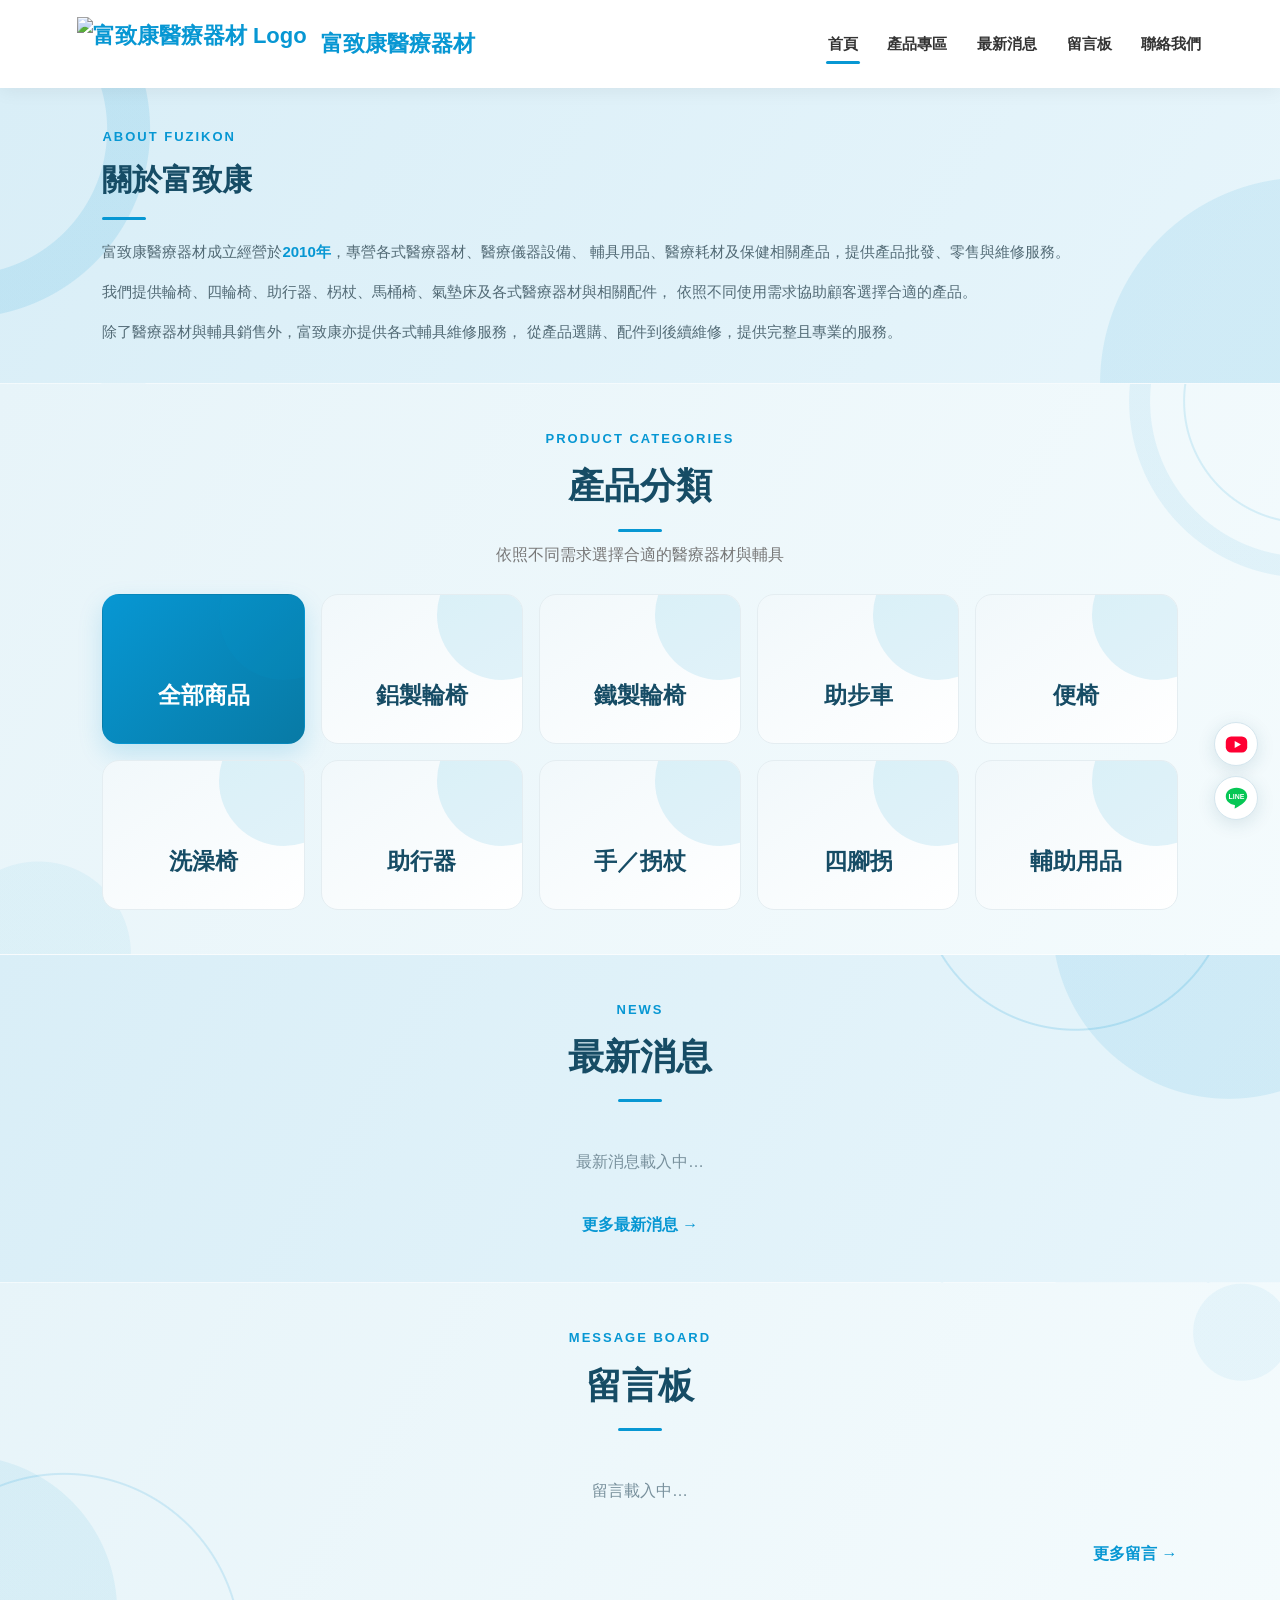
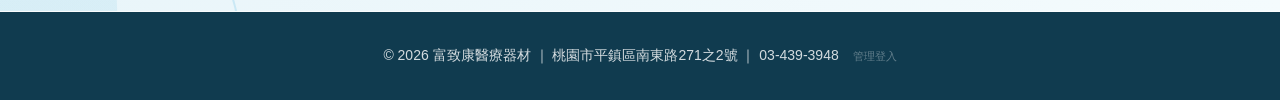
==== commit e5afa211: "Update index.html" ====
--- a/index.html
+++ b/index.html
@@ -1379,6 +1379,69 @@
 #featuredTrack .featured-card{flex:0 0 100%;min-width:0}
 #featuredTrack img{display:block}
 </style>
+<style id="home-video-background">
+#homeVideoSection{background:#fff;border-top:1px solid #d9e8f0}
+</style>
+
+
+<style id="home-alternating-circle-backgrounds">
+/* 依關於富致康與最新消息參考圖，使用同一藍色系的兩種深淺。 */
+#about,#categories,#news,#guestbook,#homeVideoSection{
+ background:
+  radial-gradient(circle at -2% 10%,transparent 0 155px,rgba(7,151,211,.10) 156px 192px,transparent 193px),
+  radial-gradient(circle at 94% 100%,rgba(7,151,211,.10) 0 210px,transparent 211px),
+  radial-gradient(circle at 104% -8%,transparent 0 230px,rgba(7,151,211,.18) 231px 232px,transparent 233px),
+  linear-gradient(120deg,var(--home-bg-start),var(--home-bg-end)) !important;
+ border-top:0;
+ border-bottom:1px solid rgba(255,255,255,.7);
+}
+#about,#news,#homeVideoSection{--home-bg-start:#d9eef7;--home-bg-end:#e7f5fb}
+#categories,#guestbook{--home-bg-start:#e7f4f9;--home-bg-end:#f4fbfd}
+#about::before,#about::after{display:none !important}
+@media(max-width:700px){
+ #about,#categories,#news,#guestbook,#homeVideoSection{
+  background:
+   radial-gradient(circle at -15% 8%,transparent 0 86px,rgba(7,151,211,.09) 87px 111px,transparent 112px),
+   radial-gradient(circle at 112% 95%,rgba(7,151,211,.10) 0 150px,transparent 151px),
+   linear-gradient(120deg,var(--home-bg-start),var(--home-bg-end)) !important;
+ }
+}
+</style>
+
+
+<style id="home-circle-variations">
+/* 同一藍色語彙，不同區塊的圓形構圖 */
+#about{background:
+ radial-gradient(circle at -3% 14%,transparent 0 145px,rgba(7,151,211,.12) 146px 188px,transparent 189px),
+ radial-gradient(circle at 102% 100%,rgba(7,151,211,.10) 0 205px,transparent 206px),
+ linear-gradient(120deg,var(--home-bg-start),var(--home-bg-end)) !important}
+#categories{background:
+ radial-gradient(circle at 102% 3%,transparent 0 120px,rgba(7,151,211,.13) 121px 122px,transparent 123px 155px,rgba(7,151,211,.08) 156px 176px,transparent 177px),
+ radial-gradient(circle at 3% 100%,rgba(7,151,211,.06) 0 92px,transparent 93px),
+ linear-gradient(120deg,var(--home-bg-start),var(--home-bg-end)) !important}
+#news{background:
+ radial-gradient(circle at 96% -10%,rgba(7,151,211,.10) 0 176px,transparent 177px),
+ radial-gradient(circle at 84% -25%,transparent 0 155px,rgba(7,151,211,.17) 156px 157px,transparent 158px),
+ linear-gradient(120deg,var(--home-bg-start),var(--home-bg-end)) !important}
+#guestbook{background:
+ radial-gradient(circle at -3% 100%,rgba(7,151,211,.08) 0 155px,transparent 156px),
+ radial-gradient(circle at 5% 112%,transparent 0 175px,rgba(7,151,211,.14) 176px 177px,transparent 178px),
+ radial-gradient(circle at 97% 15%,rgba(7,151,211,.06) 0 48px,transparent 49px),
+ linear-gradient(120deg,var(--home-bg-start),var(--home-bg-end)) !important}
+#homeVideoSection{background:
+ radial-gradient(circle at 104% 58%,transparent 0 192px,rgba(7,151,211,.10) 193px 226px,transparent 227px),
+ radial-gradient(circle at 0% -15%,transparent 0 125px,rgba(7,151,211,.13) 126px 127px,transparent 128px),
+ linear-gradient(120deg,var(--home-bg-start),var(--home-bg-end)) !important}
+@media(max-width:700px){
+ #about,#categories,#news,#guestbook,#homeVideoSection{background-size:70% 70%,70% 70%,100% 100% !important;background-repeat:no-repeat !important}
+ #about{background-position:left top,right bottom,center !important}
+ #categories{background-position:right top,left bottom,center !important}
+ #news{background-position:right top,right top,center !important}
+ #guestbook{background-position:left bottom,left bottom,right top,center !important;background-size:70% 70%,70% 70%,100% 100%,100% 100% !important}
+ #homeVideoSection{background-position:right center,left top,center !important}
+}
+</style>
+
 </head>
 
 <body>
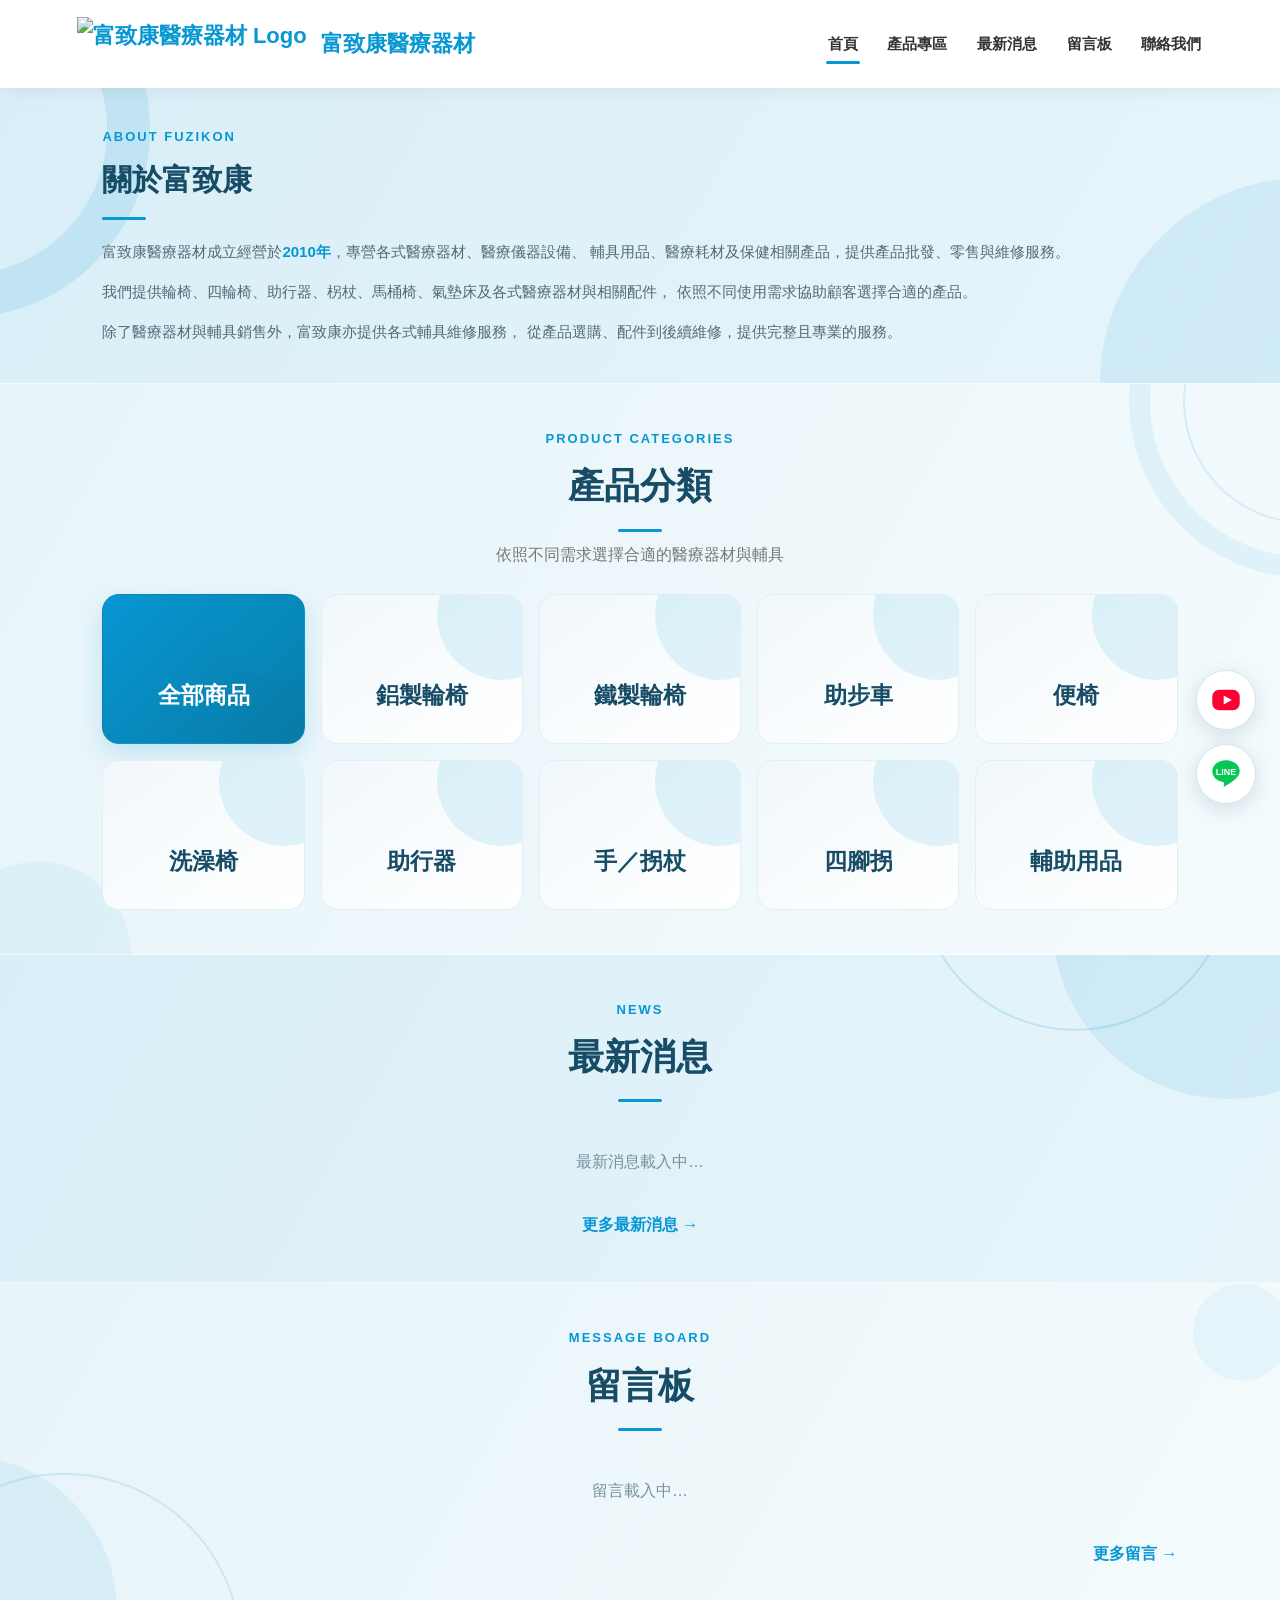
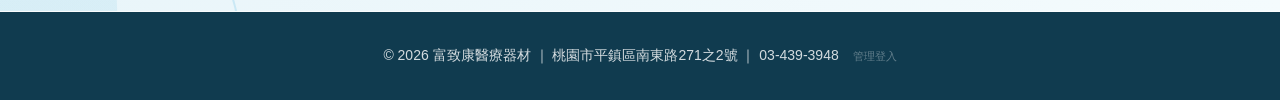
==== commit 39d6f356: "Add files via upload" ====
--- a/index.html
+++ b/index.html
@@ -1439,6 +1439,22 @@
  #news{background-position:right top,right top,center !important}
  #guestbook{background-position:left bottom,left bottom,right top,center !important;background-size:70% 70%,70% 70%,100% 100%,100% 100% !important}
  #homeVideoSection{background-position:right center,left top,center !important}
+}
+</style>
+
+
+<style id="shared-social-size">
+#home-social{position:fixed;right:24px;bottom:96px;display:flex;flex-direction:column;gap:14px;z-index:4900}
+#home-social .home-social-circle{display:flex;align-items:center;justify-content:center;width:60px;height:60px;flex-shrink:0;border-radius:50%;border:1px solid #d4e5ed;background:#fff;box-shadow:0 5px 20px rgba(22,76,101,.15);cursor:pointer;text-decoration:none;transition:box-shadow .2s ease}
+#home-social .home-social-circle svg{width:32px;height:32px}
+#home-social .home-social-circle:hover{box-shadow:0 7px 24px rgba(22,76,101,.23)}
+#home-social .home-social-circle:focus-visible{outline:3px solid #0797d3;outline-offset:3px}
+#home-back-top{right:24px;bottom:24px;width:60px;height:60px}
+@media(max-width:600px){
+ #home-social{right:14px;bottom:84px;gap:12px}
+ #home-social .home-social-circle{width:52px;height:52px}
+ #home-social .home-social-circle svg{width:29px;height:29px}
+ #home-back-top{right:14px;bottom:20px;width:52px;height:52px}
 }
 </style>
 
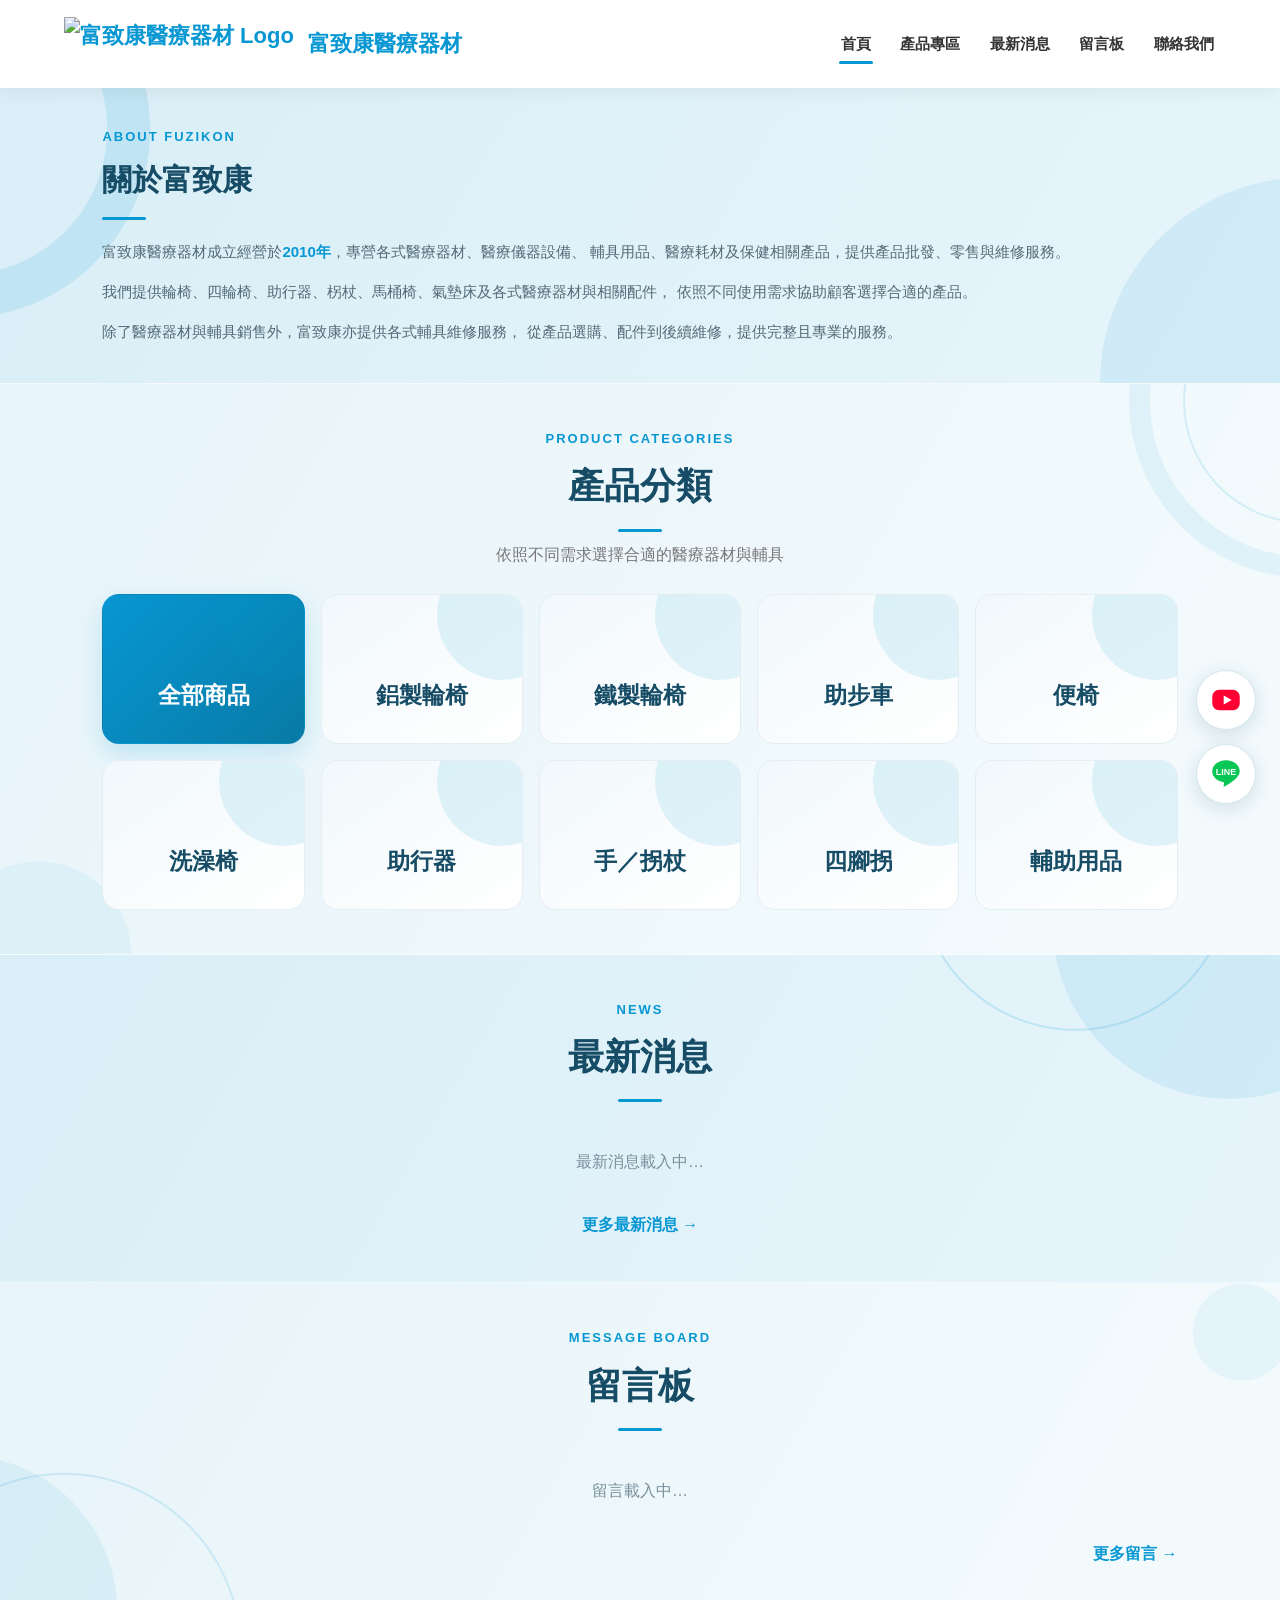
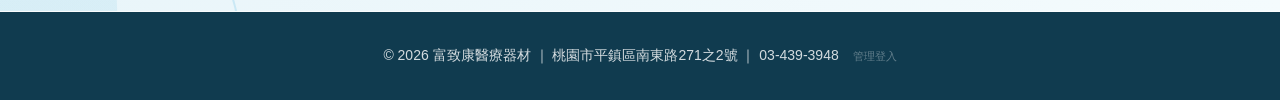
==== commit cf2b7f3a: "Add files via upload" ====
--- a/index.html
+++ b/index.html
@@ -1278,7 +1278,6 @@
 .category-card:hover,.category-card:focus-visible{border-color:#8bcde8;transform:translateY(-4px)}
 #homeNewsList .news-card{transition:transform .25s ease,border-color .25s ease,box-shadow .25s ease}
 #homeNewsList .news-card:hover{transform:translateY(-3px);border-color:#8bcde8;box-shadow:0 12px 26px rgba(22,76,101,.09)}
-#home-read-progress{position:fixed;top:0;left:0;width:100%;height:3px;background:#0797d3;transform:scaleX(0);transform-origin:left;z-index:6000;pointer-events:none}
 #home-back-top{position:fixed;right:22px;bottom:24px;width:44px;height:44px;border:1px solid #b7ddeb;border-radius:50%;background:rgba(255,255,255,.96);color:#087ead;box-shadow:0 4px 18px rgba(22,76,101,.13);font-size:23px;cursor:pointer;z-index:4900}
 #home-back-top[hidden]{display:none}
 #home-back-top:hover{background:#edf8fc}
@@ -1458,6 +1457,7 @@
 }
 </style>
 
+<link rel="stylesheet" href="responsive-layout.css?v=1">
 </head>
 
 <body>
@@ -1840,18 +1840,15 @@
 
 
 
-<div id="home-read-progress" aria-hidden="true"></div>
+
 <button id="home-back-top" type="button" aria-label="回到頂端" title="回到頂端" hidden>↑</button>
 <script id="home-interactions-script">
 (()=>{
  const reduced=window.matchMedia('(prefers-reduced-motion: reduce)');
- const progress=document.getElementById('home-read-progress');
  const back=document.getElementById('home-back-top');
  let queued=false;
  function updateScroll(){
   queued=false;
-  const range=document.documentElement.scrollHeight-window.innerHeight;
-  progress.style.transform='scaleX('+Math.max(0,Math.min(1,range>0?window.scrollY/range:0))+')';
   back.hidden=window.scrollY<Math.max(300,window.innerHeight*.65);
  }
  function scheduleScroll(){if(!queued){queued=true;requestAnimationFrame(updateScroll)}}
@@ -2003,6 +2000,7 @@
  }catch(error){console.info('精選商品未顯示：',error.message)}
 })();
 </script>
+<script src="responsive-navigation.js?v=1"></script>
 </body>
 
 </html>
--- a/responsive-layout.css
+++ b/responsive-layout.css
@@ -0,0 +1,118 @@
+/* 富致康：桌機、平板、手機分層排版 */
+html{scroll-padding-top:110px;overflow-x:clip!important}
+body{min-width:0;overflow-x:clip!important}
+img,iframe{max-width:100%}
+header.site-header{gap:22px}
+.site-header .logo{flex-shrink:0}
+.site-header nav a{min-height:44px;display:inline-flex;align-items:center}
+.fzk-menu-toggle{display:none}
+#about .about-container,.category-grid,.news-list,.home-message-list,.home-video-layout,.contact-container{min-width:0}
+.news-card,.news-card-body,.news-body,.contact-info,.home-video-copy{min-width:0;overflow-wrap:anywhere}
+.modal-description,.text,.reply-text{overflow-wrap:anywhere}
+@media(min-width:1200px){
+ header.site-header{flex-direction:row;flex-wrap:nowrap;padding:12px clamp(28px,5vw,100px)}
+ .site-header nav{width:auto;order:0;flex-wrap:nowrap;gap:clamp(16px,2vw,38px)}
+ .products-layout{grid-template-columns:210px minmax(0,1fr)!important;gap:26px}
+ .product-grid{grid-template-columns:repeat(4,minmax(0,1fr))!important}
+ .product-sidebar{position:sticky;top:110px}
+ #about .about-container{grid-template-columns:minmax(0,2fr) minmax(0,3fr);gap:30px}
+}
+@media(min-width:768px) and (max-width:1199px){
+ header.site-header{flex-direction:row;flex-wrap:wrap;justify-content:space-between;padding:12px 28px;gap:6px;min-height:0}
+ .site-header .logo{font-size:22px}.site-header .logo img{height:48px}
+ .site-header nav{order:2;width:100%;justify-content:flex-start;gap:26px;margin-left:0;overflow:visible;flex-wrap:wrap}
+ .site-header nav a{font-size:15px;padding:8px 2px}
+ html{scroll-padding-top:145px}
+ #about .about-container{grid-template-columns:1fr;gap:24px}
+ #about .about-intro{max-width:100%}
+ #about .about-heading{text-align:left}
+ #about .featured-card{grid-template-columns:42% minmax(0,1fr);padding:22px;gap:24px}
+ #about .featured-photo{height:260px}
+ .category-grid{grid-template-columns:repeat(3,minmax(0,1fr));gap:16px}
+ .category-card{min-height:115px;padding:20px}
+ .home-message-list{grid-template-columns:repeat(2,minmax(0,1fr))}
+ .home-video-layout{grid-template-columns:1fr 1.1fr;gap:26px}
+ .contact-container{grid-template-columns:1fr;gap:24px}
+ .map-box,.map-box iframe{min-height:380px}
+ .products-section{padding:28px 4% 60px!important}
+ .products-layout{grid-template-columns:minmax(0,1fr)!important;gap:24px}
+ .product-sidebar{position:static!important;padding:16px;overflow:visible}
+ .sidebar-title{margin:12px 0 8px}
+ .category-buttons{display:flex!important;flex-direction:row!important;flex-wrap:wrap;gap:8px}
+ .category-button{width:auto!important;flex:0 0 auto;padding:9px 13px;min-height:42px;white-space:nowrap}
+ .product-grid{grid-template-columns:repeat(3,minmax(0,1fr))!important;gap:16px}
+ .product-image{height:210px;padding:16px}
+ #productModal .modal-top{grid-template-columns:1fr 1fr;gap:24px}
+ #productModal .main-photo{height:340px!important}
+ .news-card.has-image{grid-template-columns:32% minmax(0,1fr);gap:20px}
+ .news-image img{min-height:180px}
+}
+@media(max-width:767px){
+ html{scroll-padding-top:82px}
+ header.site-header{position:sticky!important;top:0!important;flex-direction:row;flex-wrap:wrap;align-items:center;justify-content:space-between;padding:10px 16px;gap:0;min-height:68px;height:auto}
+ .site-header .logo{gap:9px;font-size:17px;max-width:calc(100% - 58px);white-space:nowrap}
+ .site-header .logo img{height:42px;width:auto}
+ .fzk-menu-toggle{display:flex;align-items:center;justify-content:center;gap:6px;width:48px;height:44px;border:1px solid #cee3ed;border-radius:9px;background:#fff;color:#087ead;cursor:pointer;font:inherit;font-size:13px}
+ .fzk-menu-toggle svg{width:19px;height:19px}
+ .site-header nav{order:3;width:100%;margin:10px 0 0!important;padding:8px 0 0;display:grid;grid-template-columns:repeat(2,minmax(0,1fr));gap:4px 10px;white-space:normal;overflow:visible;border-top:1px solid #e6eff4}
+ .site-header.responsive-nav-ready:not(.nav-expanded) nav{display:none}
+ .site-header nav a{justify-content:center;padding:10px 8px;font-size:15px;min-height:44px;border-radius:7px}
+ .site-header nav a.active{background:#edf7fc}
+ .site-header nav a.active::after{display:none}
+ #about,.categories,.news-section,.guestbook-section,.home-video-section{padding-left:18px!important;padding-right:18px!important;padding-top:30px;padding-bottom:30px}
+ #about .about-container{display:grid;grid-template-columns:minmax(0,1fr);gap:22px}
+ #about .about-heading h2,.section-title h2{font-size:27px}
+ #about .about-text p{font-size:15px;line-height:1.85}
+ #about .featured-wrap{padding:0 14px}
+ #about .featured-card{grid-template-columns:minmax(0,1fr);padding:16px;gap:12px}
+ #about .featured-photo{height:210px}
+ #about .featured-name{font-size:20px}
+ #about .featured-description{font-size:15px;-webkit-line-clamp:6}
+ .category-grid{grid-template-columns:repeat(2,minmax(0,1fr));gap:12px}
+ .category-card{min-height:98px;padding:18px 12px;align-items:flex-start}
+ .category-card h3{font-size:18px}
+ .home-message-list{grid-template-columns:minmax(0,1fr);gap:12px}
+ .news-card,.message-card{padding:18px}
+ .home-video-layout{grid-template-columns:minmax(0,1fr);gap:20px}
+ .home-video-copy h2{font-size:23px;line-height:1.5}
+ .home-video-frame{width:100%;min-width:0}
+ .home-video-copy p{font-size:15px}
+ .contact{padding:30px 18px 44px!important}
+ .contact-container{grid-template-columns:minmax(0,1fr);gap:20px}
+ .contact-info{padding:24px}.contact-info h3{font-size:25px}
+ .contact-value{font-size:16px;overflow-wrap:anywhere}
+ .map-box,.map-box iframe{min-height:310px}
+ .news-main,body>main:not(.products-main){padding-left:18px;padding-right:18px}
+ .news-card.has-image{grid-template-columns:minmax(0,1fr);gap:16px}
+ .news-image img{height:190px;min-height:0}
+ .news-card h2{font-size:22px}
+ .form-card{padding:18px}.form-grid{grid-template-columns:minmax(0,1fr)}
+ .products-section{padding:20px 14px 50px!important}
+ .products-layout{grid-template-columns:minmax(0,1fr)!important;gap:20px}
+ .product-sidebar{position:static!important;padding:14px;overflow:visible}
+ .sidebar-title{margin:12px 0 8px}
+ .category-buttons{display:flex!important;flex-direction:row!important;flex-wrap:nowrap!important;overflow-x:auto;gap:8px;padding:2px 0 8px;scrollbar-width:thin}
+ .category-button{width:auto!important;flex:0 0 auto;min-height:42px;padding:9px 12px;white-space:nowrap}
+ .product-grid{grid-template-columns:repeat(2,minmax(0,1fr))!important;gap:10px}
+ .product-image{height:165px!important;padding:12px!important}
+ .product-content{padding:12px!important}
+ .product-name,.product-card h3{font-size:16px!important;line-height:1.5}
+ .products-heading h1{font-size:25px}
+ #productModal{padding:0!important;align-items:stretch;z-index:9000!important}
+ #productModal .modal-dialog{width:100%!important;max-width:100%!important;max-height:100dvh;height:100dvh;margin:0!important;border-radius:0}
+ #productModal .modal-inner{padding:16px 18px 30px}
+ #productModal .modal-top{grid-template-columns:minmax(0,1fr)!important;gap:20px}
+ #productModal .main-photo{height:300px!important;padding:14px}
+ #productModal .thumbnail-list{display:flex;overflow-x:auto;flex-wrap:nowrap;gap:8px}
+ #productModal .thumbnail{flex:0 0 60px;width:60px;height:60px}
+ #productModal .modal-info h2{font-size:24px}
+ .variant-table-wrap{overflow-x:auto;-webkit-overflow-scrolling:touch}
+ .spec-table{table-layout:fixed;width:100%}.spec-table th,.spec-table td{overflow-wrap:anywhere;white-space:normal}
+ .news-dialog{width:calc(100vw - 20px);max-height:94dvh}
+ .news-detail{padding:18px}.news-detail h2{font-size:24px}
+ #home-social{right:10px;bottom:84px;gap:10px}
+ #home-social .home-social-circle{width:52px;height:52px}
+ #home-back-top{right:10px;width:52px;height:52px}
+ footer{padding:24px 74px 28px 18px;font-size:13px;overflow-wrap:anywhere}
+}
+@media(max-width:360px){.site-header .logo{font-size:15px}.site-header .logo img{height:36px}.product-grid{grid-template-columns:minmax(0,1fr)!important}.category-card h3{font-size:16px}}
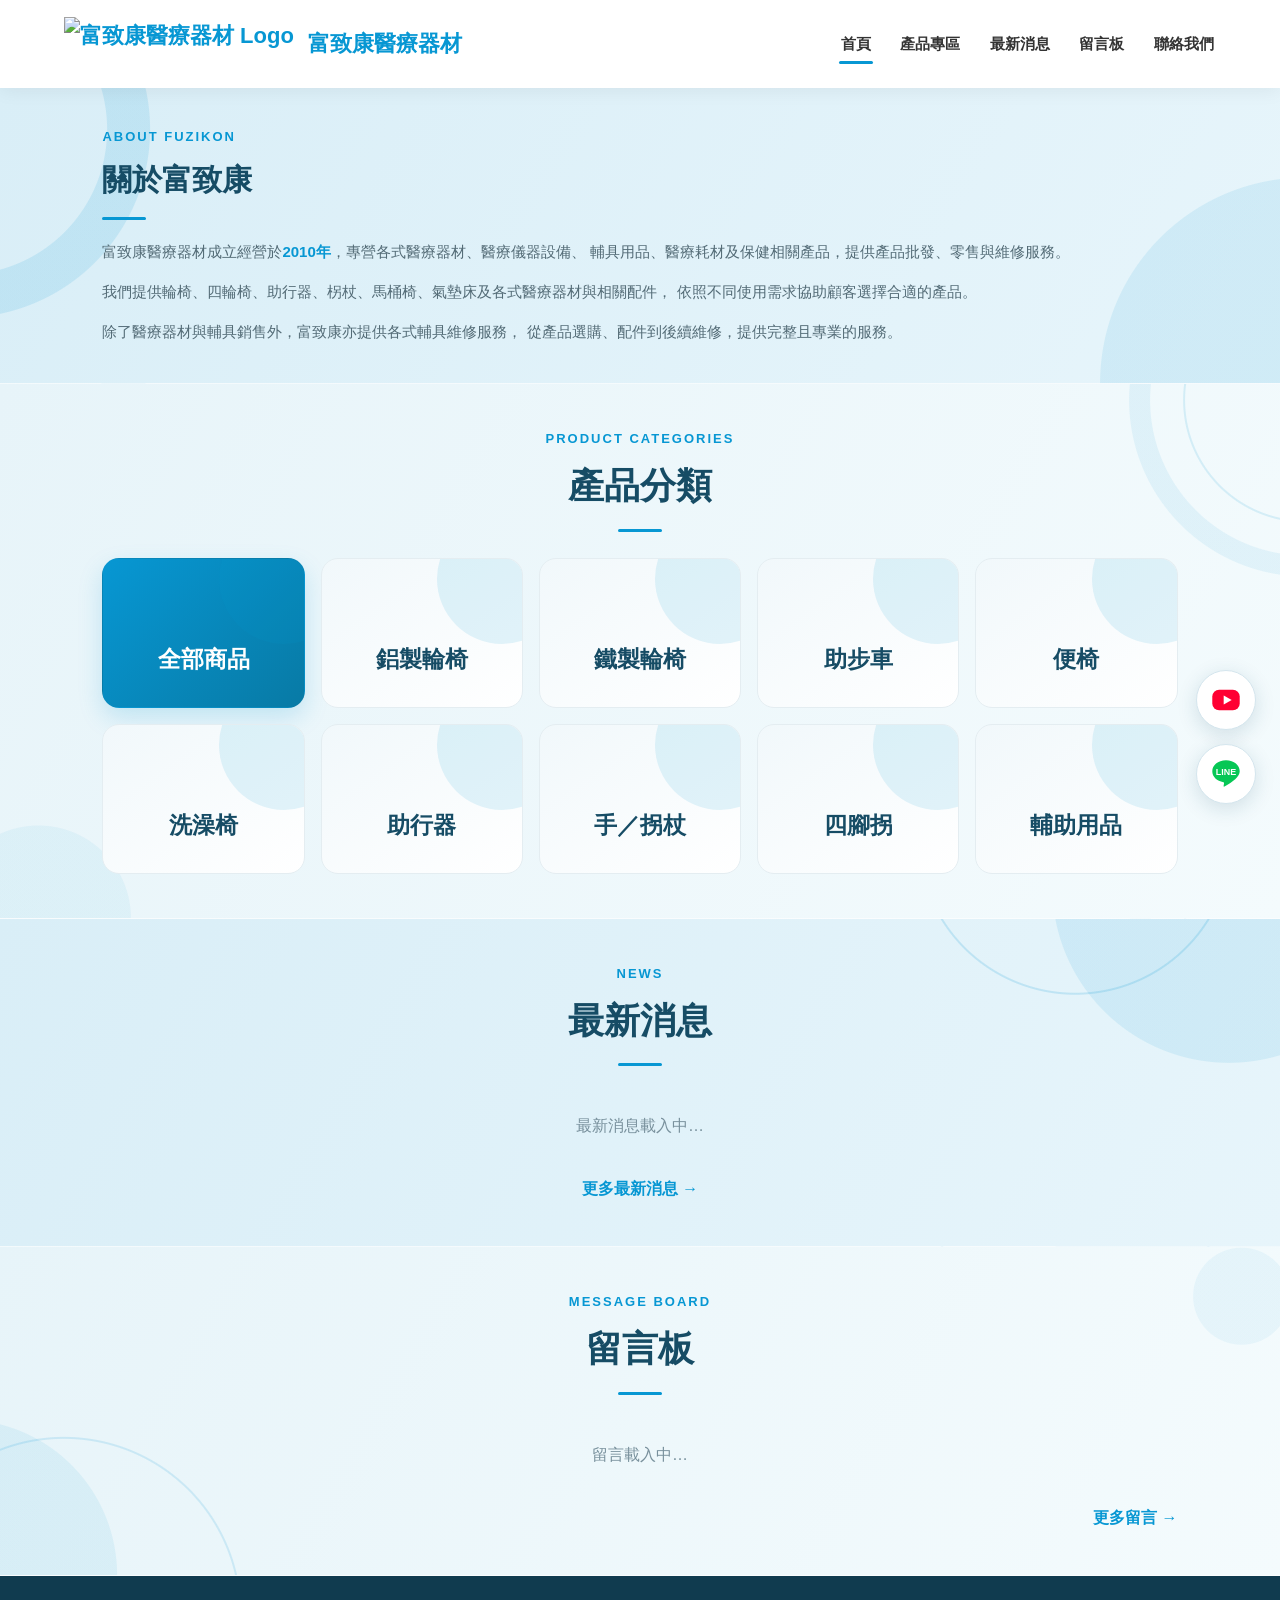
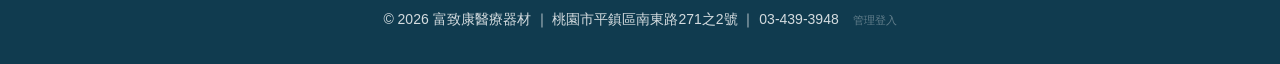
==== commit 88672268: "Update index.html" ====
--- a/index.html
+++ b/index.html
@@ -1516,7 +1516,6 @@
     <div class="section-title">
         <span>PRODUCT CATEGORIES</span>
         <h2>產品分類</h2>
-        <p>依照不同需求選擇合適的醫療器材與輔具</p>
     </div>
 
     <div class="category-grid">
--- a/responsive-layout.css
+++ b/responsive-layout.css
@@ -116,3 +116,13 @@
  footer{padding:24px 74px 28px 18px;font-size:13px;overflow-wrap:anywhere}
 }
 @media(max-width:360px){.site-header .logo{font-size:15px}.site-header .logo img{height:36px}.product-grid{grid-template-columns:minmax(0,1fr)!important}.category-card h3{font-size:16px}}
+
+/* 手機分類列的常駐滑動指示條 */
+.fzk-category-scroll-indicator{display:none}
+@media(max-width:767px){
+ .category-buttons{scrollbar-width:none}
+ .category-buttons::-webkit-scrollbar{display:none}
+ .fzk-category-scroll-indicator{display:block;position:relative;height:5px;margin:7px 2px 2px;border-radius:99px;background:#dce7ec;overflow:hidden}
+ .fzk-category-scroll-indicator[hidden]{display:none}
+ .fzk-category-scroll-thumb{position:absolute;left:0;top:0;height:100%;border-radius:99px;background:#779cae;will-change:transform}
+}
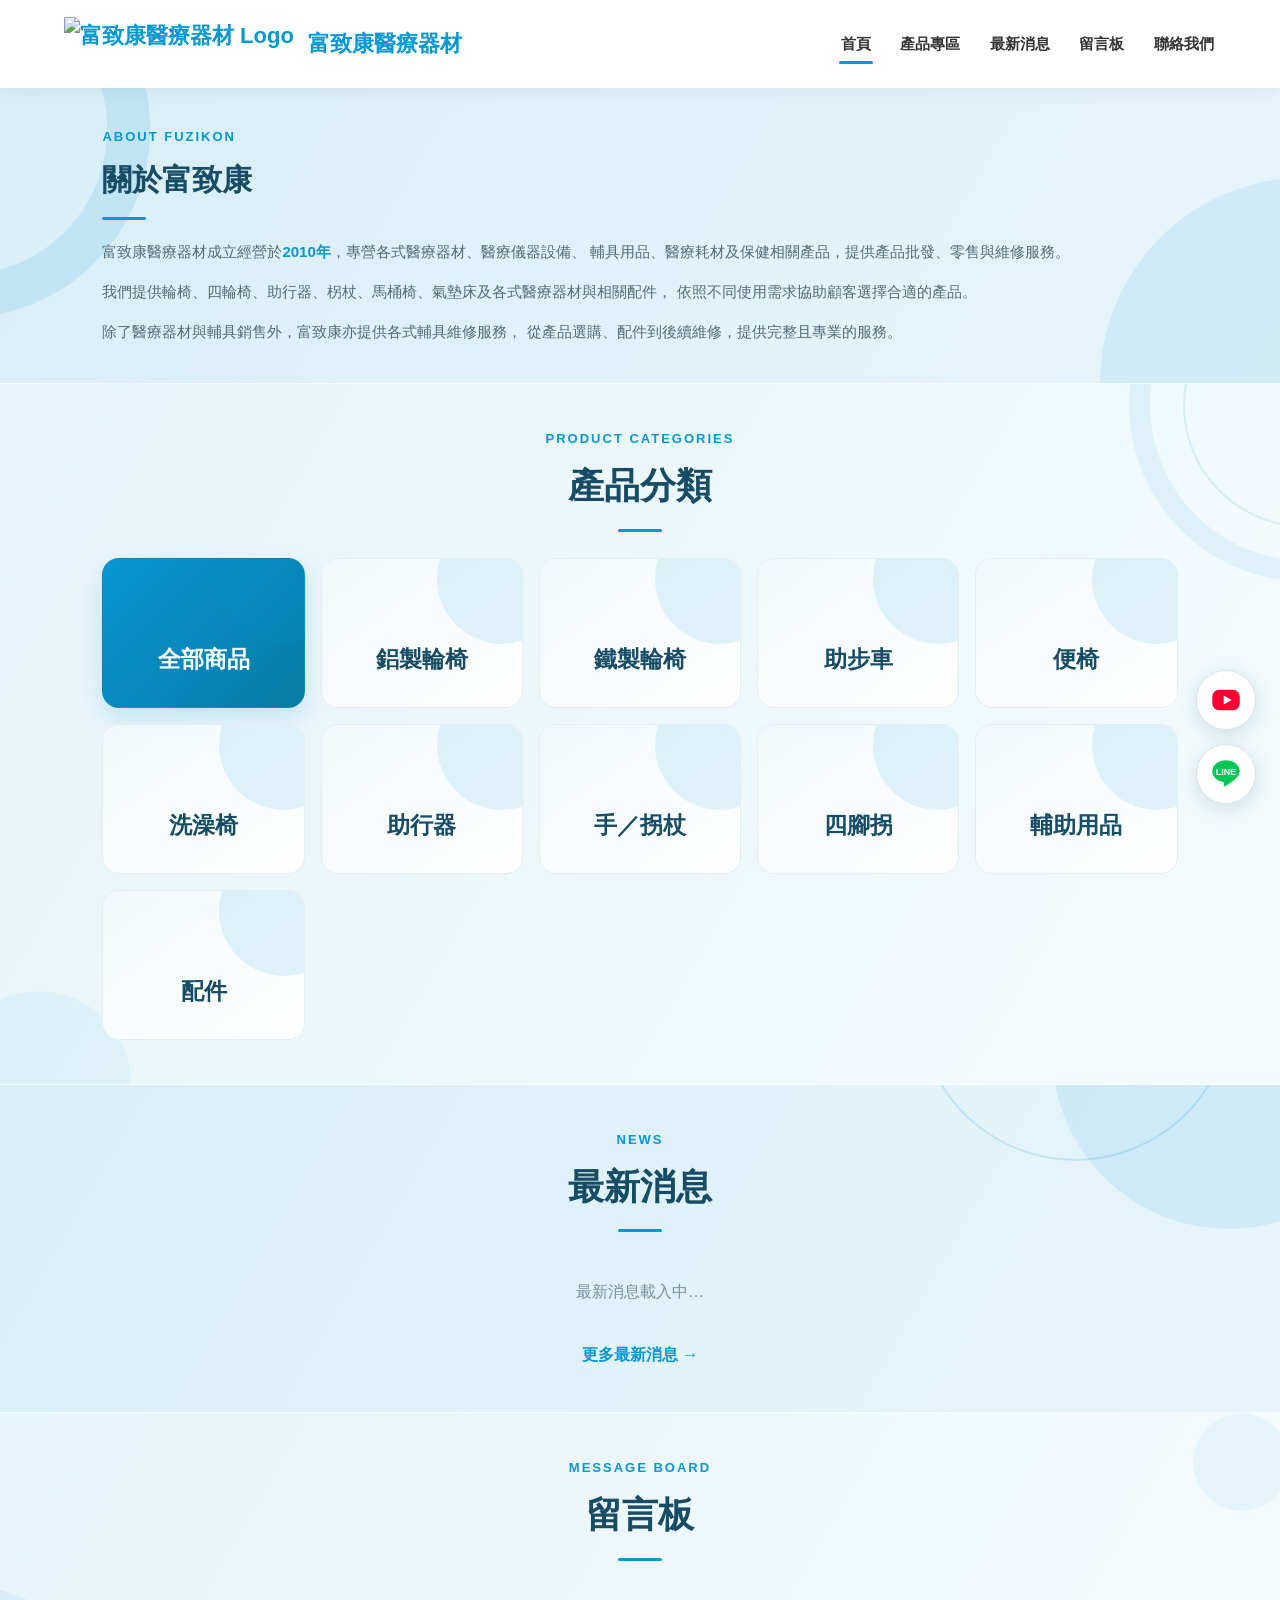
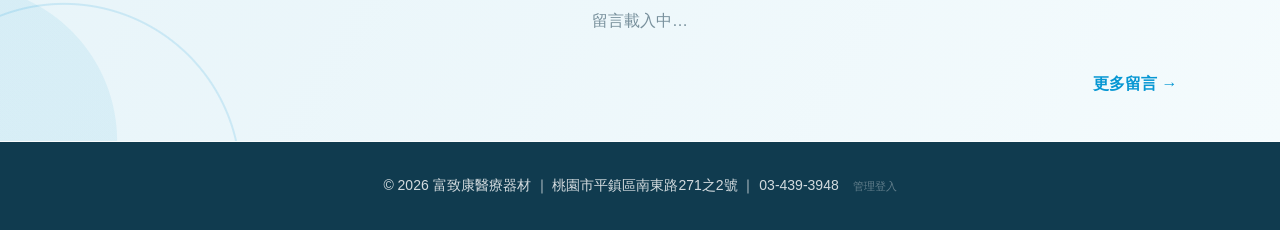
==== commit 410fcf4f: "Add files via upload" ====
--- a/index.html
+++ b/index.html
@@ -1558,6 +1558,10 @@
 
         <a href="products.html?category=accessories" class="category-card">
             <h3>輔助用品</h3>
+        </a>
+
+        <a href="products.html?category=parts" class="category-card">
+            <h3>配件</h3>
         </a>
 
     </div>
--- a/responsive-layout.css
+++ b/responsive-layout.css
@@ -117,12 +117,14 @@
 }
 @media(max-width:360px){.site-header .logo{font-size:15px}.site-header .logo img{height:36px}.product-grid{grid-template-columns:minmax(0,1fr)!important}.category-card h3{font-size:16px}}
 
-/* 手機分類列的常駐滑動指示條 */
-.fzk-category-scroll-indicator{display:none}
+/* 手機分類：兩個完整項目與半個下一項，不使用額外提示元件 */
+.fzk-category-scroll-indicator,.fzk-category-hint{display:none!important}
 @media(max-width:767px){
- .category-buttons{scrollbar-width:none}
- .category-buttons::-webkit-scrollbar{display:none}
- .fzk-category-scroll-indicator{display:block;position:relative;height:5px;margin:7px 2px 2px;border-radius:99px;background:#dce7ec;overflow:hidden}
- .fzk-category-scroll-indicator[hidden]{display:none}
- .fzk-category-scroll-thumb{position:absolute;left:0;top:0;height:100%;border-radius:99px;background:#779cae;will-change:transform}
+ .product-sidebar .category-buttons{display:flex!important;flex-wrap:nowrap!important;gap:8px;padding:2px 0 4px;overflow-x:auto;scrollbar-width:none;scroll-snap-type:x proximity;scroll-padding:0}
+ .product-sidebar .category-buttons::-webkit-scrollbar{display:none}
+ .product-sidebar .category-buttons .category-button{flex:0 0 calc(40% - 6.4px);width:calc(40% - 6.4px)!important;min-width:0;text-align:center;padding:10px 4px;white-space:nowrap;scroll-snap-align:start;font-size:14px}
+ .category-buttons[data-more-left="false"][data-more-right="false"]{-webkit-mask-image:none;mask-image:none}
+ .category-buttons[data-more-left="true"][data-more-right="true"]{-webkit-mask-image:linear-gradient(to right,transparent,#000 12px,#000 calc(100% - 16px),transparent);mask-image:linear-gradient(to right,transparent,#000 12px,#000 calc(100% - 16px),transparent)}
+ .category-buttons[data-more-left="false"][data-more-right="true"]{-webkit-mask-image:linear-gradient(to right,#000,#000 calc(100% - 16px),transparent);mask-image:linear-gradient(to right,#000,#000 calc(100% - 16px),transparent)}
+ .category-buttons[data-more-left="true"][data-more-right="false"]{-webkit-mask-image:linear-gradient(to right,transparent,#000 12px,#000);mask-image:linear-gradient(to right,transparent,#000 12px,#000)}
 }
